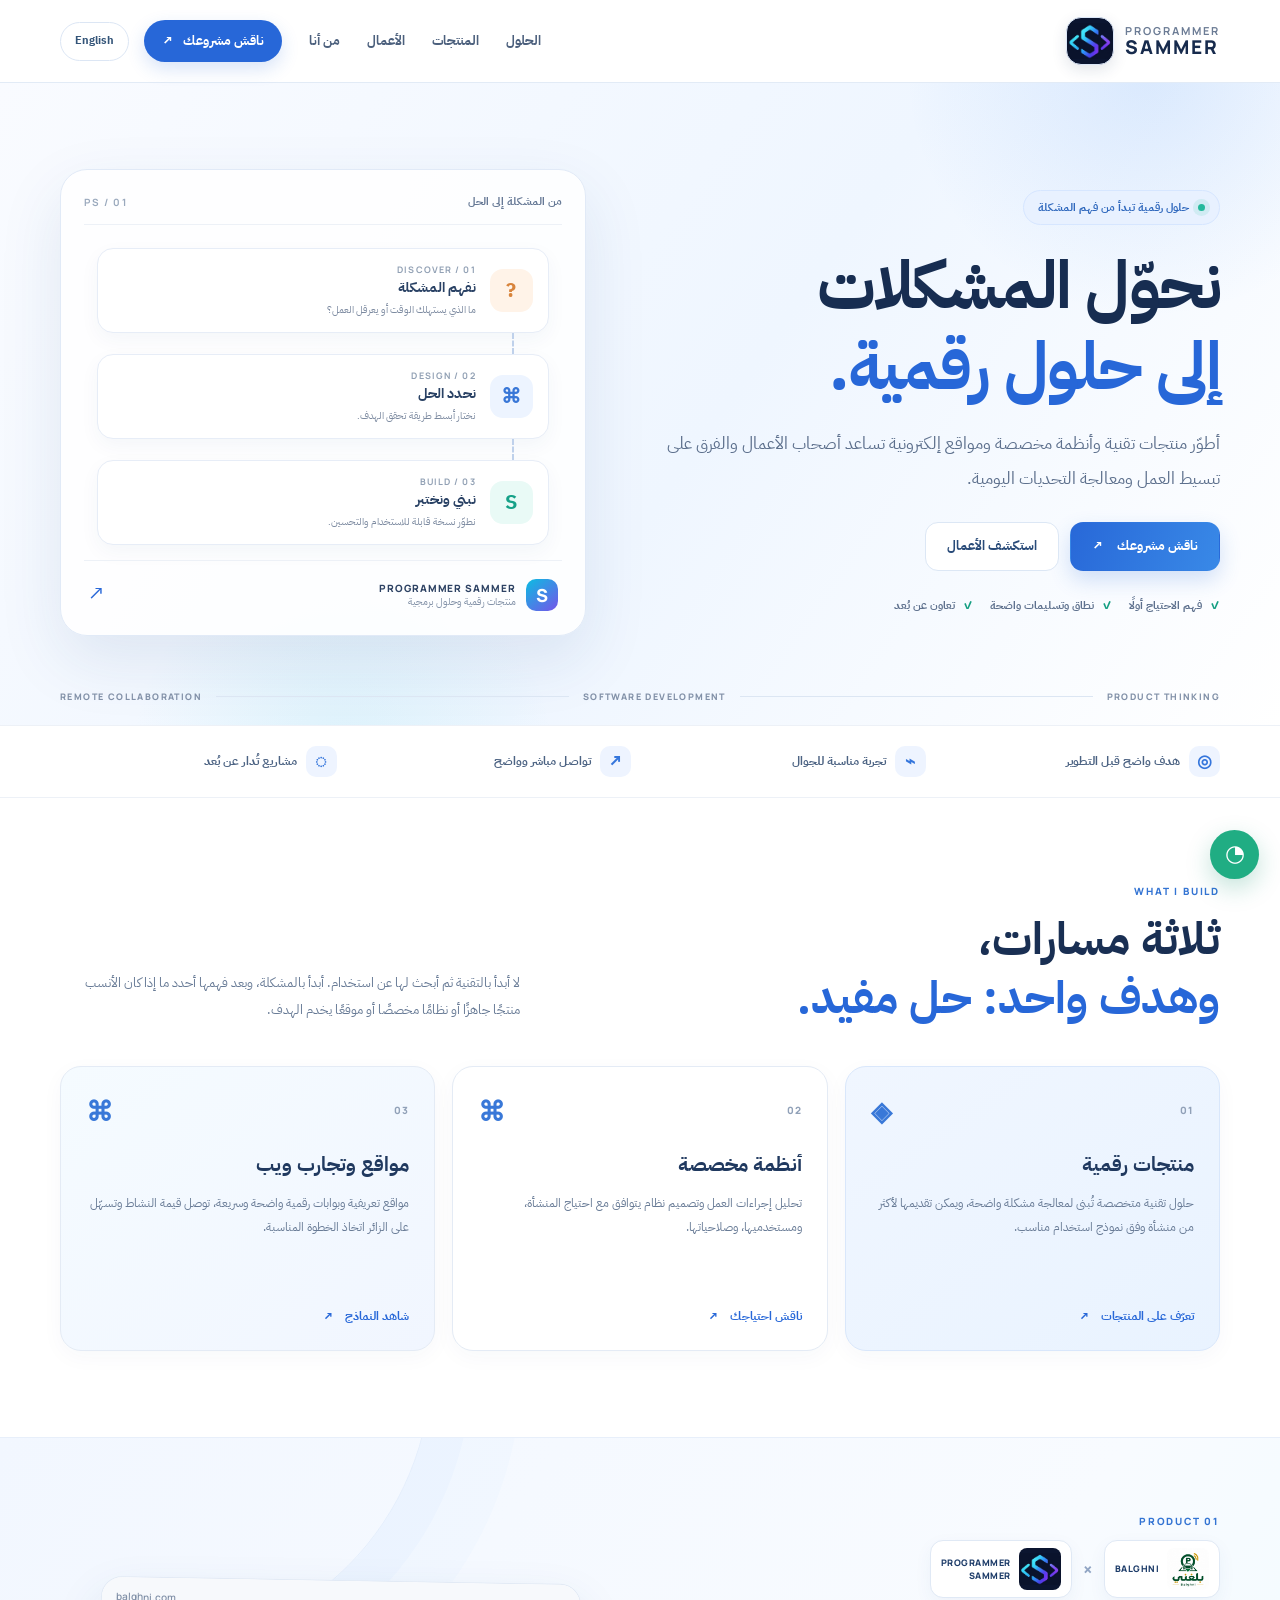
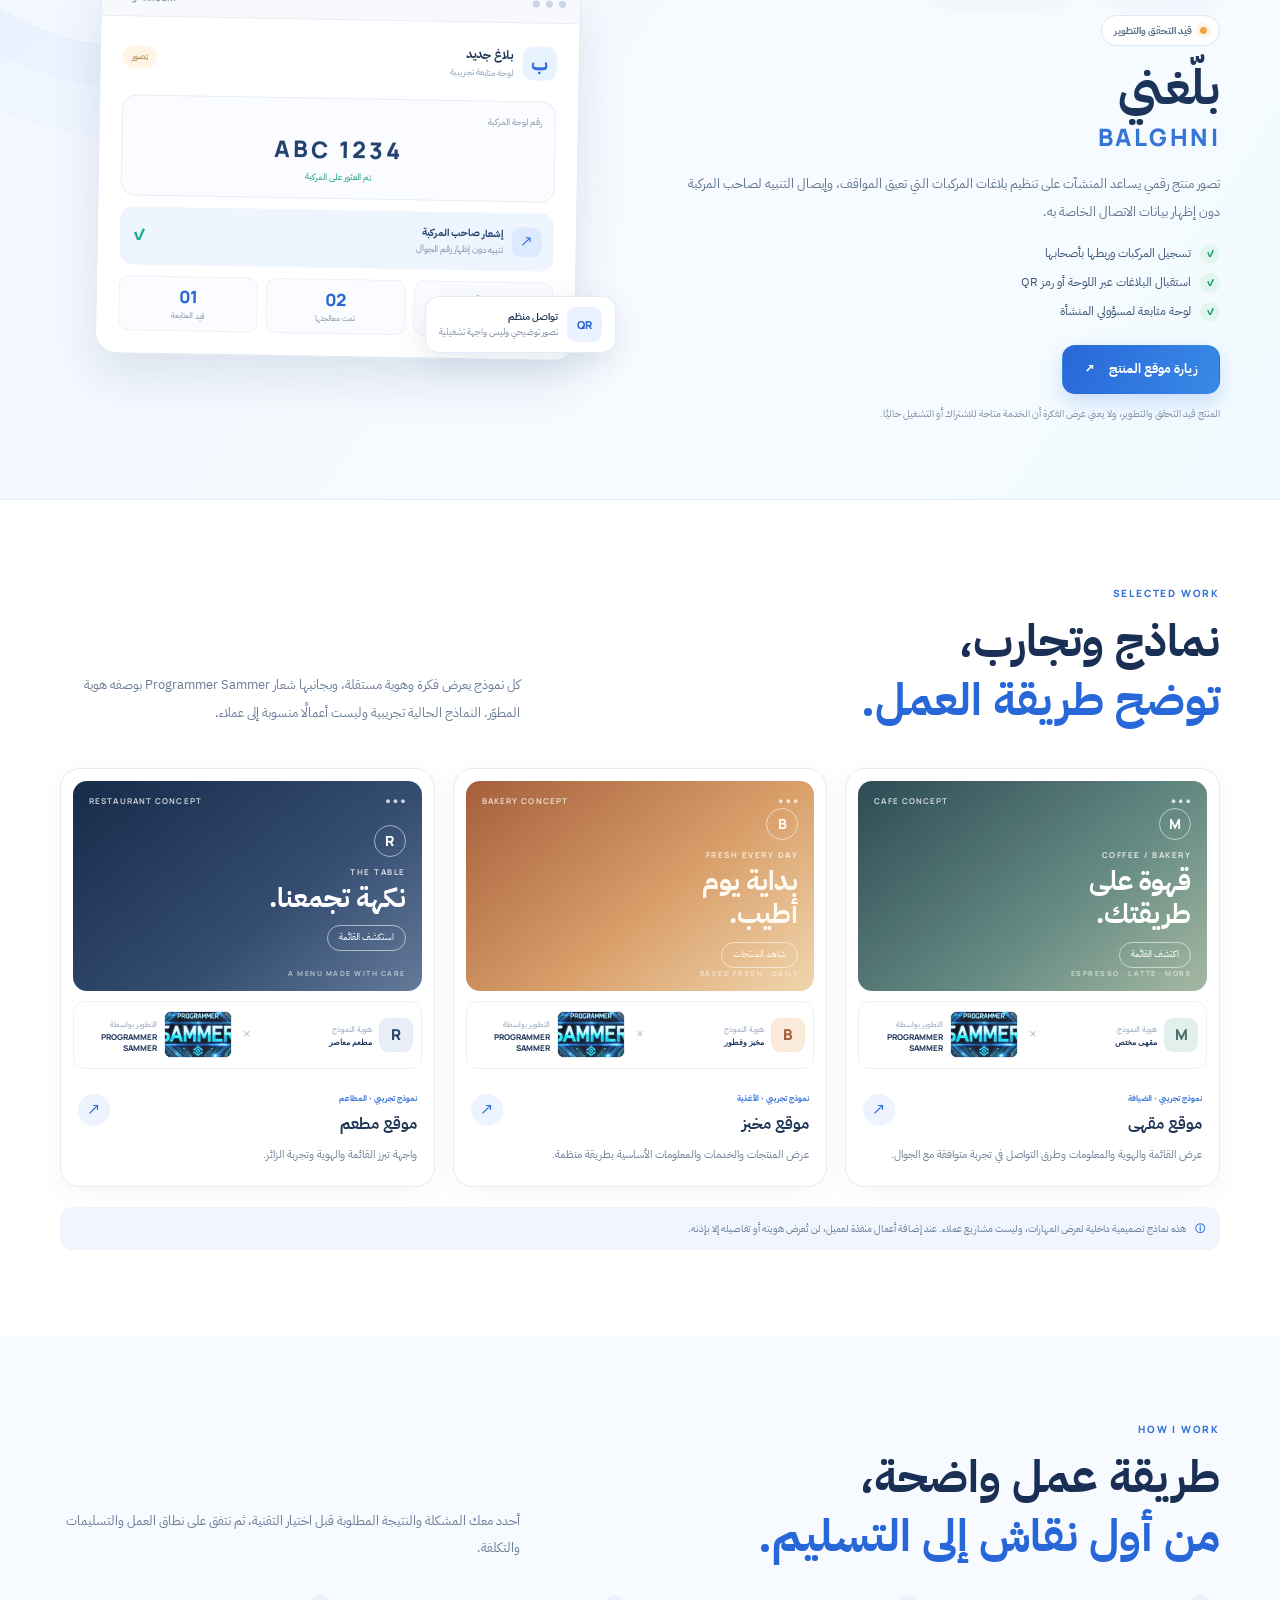
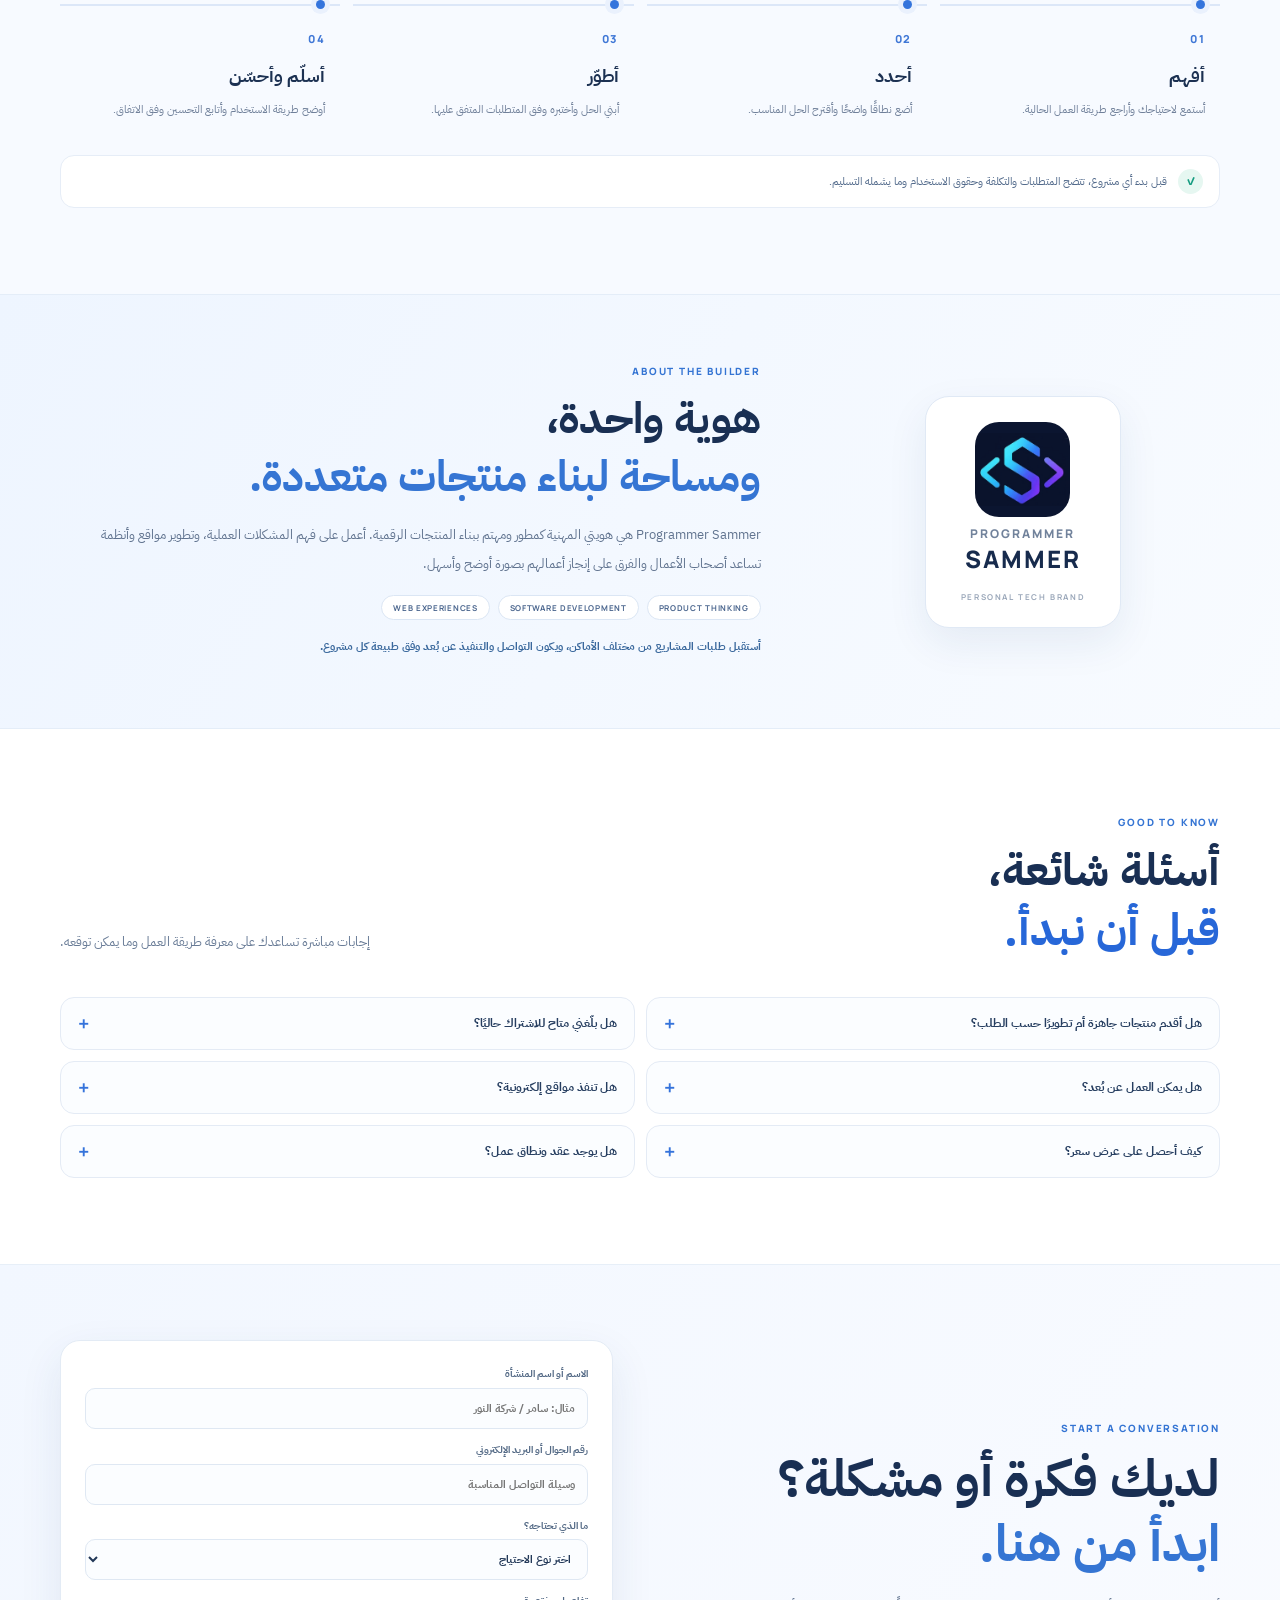
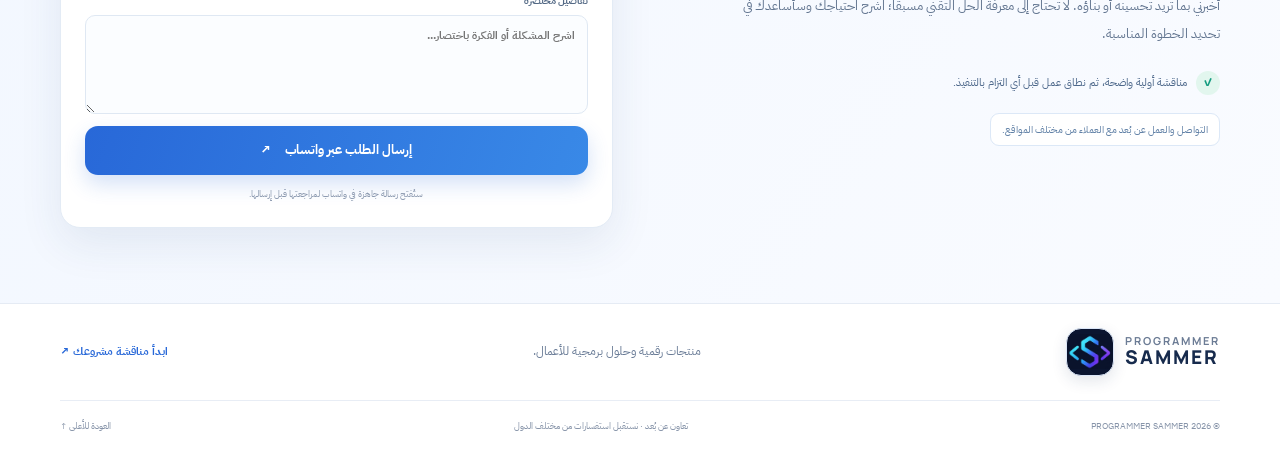
==== Programmer-Sammer-Global/index.html @ 315679b6 "Add files via upload" ====
<!doctype html>
<html lang="ar" dir="rtl">
<head>
  <meta charset="utf-8">
  <meta name="viewport" content="width=device-width, initial-scale=1">
  <meta name="theme-color" content="#f7faff">
  <title>PROGRAMMER SAMMER | حلول ومنتجات رقمية</title>
  <meta name="description" content="Programmer Sammer develops digital products, custom software systems and clear, useful websites for businesses and teams.">
  <link rel="canonical" href="https://programmersammer.com/">
  <link rel="icon" type="image/png" href="sammer-symbol.png">
  <meta property="og:type" content="website">
  <meta property="og:title" content="PROGRAMMER SAMMER | نحوّل المشكلات إلى حلول رقمية">
  <meta property="og:description" content="منتجات تقنية، أنظمة مخصصة، وتجارب رقمية تساعد الأعمال على العمل بصورة أفضل.">
  <meta property="og:image" content="https://programmersammer.com/og-image.jpg">
  <meta property="og:url" content="https://programmersammer.com/">
  <meta name="twitter:card" content="summary_large_image">
  <link rel="preconnect" href="https://fonts.googleapis.com">
  <link rel="preconnect" href="https://fonts.gstatic.com" crossorigin>
  <link href="https://fonts.googleapis.com/css2?family=IBM+Plex+Sans+Arabic:wght@400;500;600;700&family=Manrope:wght@400;500;600;700;800&display=swap" rel="stylesheet">
  <link rel="stylesheet" href="styles.css">
  <script type="application/ld+json">
  {
    "@context":"https://schema.org",
    "@type":"Person",
    "name":"Programmer Sammer",
    "url":"https://programmersammer.com/",
    "jobTitle":"Software Developer and Digital Product Builder",
    "description":"Digital products, custom software systems and web experiences for businesses and teams.",
    "knowsAbout":["Software development","Web development","Digital products","Business process solutions"]
  }
  </script>
</head>
<body>
  <a class="skip-link" href="#main" data-i18n="skip">تجاوز إلى المحتوى</a>
  <header class="site-header">
    <div class="container nav-wrap">
      <a class="brand" href="#home" aria-label="PROGRAMMER SAMMER - الرئيسية">
        <span class="brand-mark"><img src="sammer-symbol.png" alt=""></span>
        <span class="brand-type"><strong>PROGRAMMER</strong><b>SAMMER</b></span>
      </a>
      <div class="header-actions">
        <nav class="main-nav" id="mainNav" aria-label="القائمة الرئيسية">
          <a href="#solutions" data-i18n="nav_solutions">الحلول</a>
          <a href="#products" data-i18n="nav_products">المنتجات</a>
          <a href="#work" data-i18n="nav_work">الأعمال</a>
          <a href="#about" data-i18n="nav_about">من أنا</a>
          <a href="#contact" class="nav-cta" data-i18n="nav_contact">ناقش مشروعك <span>↗</span></a>
        </nav>
        <button class="language-toggle" id="languageToggle" type="button" aria-label="Switch language">English</button>
        <button class="menu-toggle" id="menuToggle" aria-label="فتح القائمة" aria-expanded="false" aria-controls="mainNav"><span></span><span></span><span></span></button>
      </div>
    </div>
  </header>

  <main id="main">
    <section class="hero" id="home">
      <div class="hero-orb orb-a"></div><div class="hero-orb orb-b"></div>
      <div class="container hero-layout">
        <div class="hero-copy">
          <div class="eyebrow" data-i18n="hero_eyebrow"><span class="pulse-dot"></span> حلول رقمية تبدأ من فهم المشكلة</div>
          <h1 data-i18n="hero_title">نحوّل المشكلات<br><span>إلى حلول رقمية.</span></h1>
          <p class="hero-lead" data-i18n="hero_lead">أطوّر منتجات تقنية وأنظمة مخصصة ومواقع إلكترونية تساعد أصحاب الأعمال والفرق على تبسيط العمل ومعالجة التحديات اليومية.</p>
          <div class="hero-actions">
            <a class="button button-primary" href="#contact" data-i18n="hero_cta">ناقش مشروعك <span>↗</span></a>
            <a class="button button-secondary" href="#work" data-i18n="hero_work">استكشف الأعمال</a>
          </div>
          <div class="hero-points">
            <span data-i18n="hero_point1"><i>✓</i> فهم الاحتياج أولًا</span>
            <span data-i18n="hero_point2"><i>✓</i> نطاق وتسليمات واضحة</span>
            <span data-i18n="hero_point3"><i>✓</i> تعاون عن بُعد</span>
          </div>
        </div>
        <div class="hero-visual" aria-label="مراحل تطوير الحل الرقمي">
          <div class="visual-head"><span data-i18n="visual_label">من المشكلة إلى الحل</span><span>PS / 01</span></div>
          <div class="journey">
            <div class="journey-step"><span class="journey-icon icon-problem">?</span><div><small>01 / DISCOVER</small><b data-i18n="step_problem">نفهم المشكلة</b><p data-i18n="step_problem_sub">ما الذي يستهلك الوقت أو يعرقل العمل؟</p></div></div>
            <div class="journey-link"><span></span></div>
            <div class="journey-step"><span class="journey-icon icon-plan">⌘</span><div><small>02 / DESIGN</small><b data-i18n="step_plan">نحدد الحل</b><p data-i18n="step_plan_sub">نختار أبسط طريقة تحقق الهدف.</p></div></div>
            <div class="journey-link"><span></span></div>
            <div class="journey-step"><span class="journey-icon icon-build">S</span><div><small>03 / BUILD</small><b data-i18n="step_build">نبني ونختبر</b><p data-i18n="step_build_sub">نطوّر نسخة قابلة للاستخدام والتحسين.</p></div></div>
          </div>
          <div class="visual-foot"><span class="mini-s-mark">S</span><div><b>PROGRAMMER SAMMER</b><small data-i18n="visual_foot">منتجات رقمية وحلول برمجية</small></div><span class="visual-arrow">↗</span></div>
        </div>
      </div>
      <div class="container hero-bottom"><span>PRODUCT THINKING</span><i></i><span>SOFTWARE DEVELOPMENT</span><i></i><span>REMOTE COLLABORATION</span></div>
    </section>

    <section class="value-strip">
      <div class="container value-grid">
        <div><span class="value-icon">◎</span><span data-i18n="value1">هدف واضح قبل التطوير</span></div>
        <div><span class="value-icon">⌁</span><span data-i18n="value2">تجربة مناسبة للجوال</span></div>
        <div><span class="value-icon">↗</span><span data-i18n="value3">تواصل مباشر وواضح</span></div>
        <div><span class="value-icon">◌</span><span data-i18n="value4">مشاريع تُدار عن بُعد</span></div>
      </div>
    </section>

    <section class="section" id="solutions">
      <div class="container">
        <div class="section-heading">
          <div><span class="section-kicker">WHAT I BUILD</span><h2 data-i18n="solutions_title">ثلاثة مسارات،<br><em>وهدف واحد: حل مفيد.</em></h2></div>
          <p data-i18n="solutions_intro">لا أبدأ بالتقنية ثم أبحث لها عن استخدام. أبدأ بالمشكلة، وبعد فهمها أحدد ما إذا كان الأنسب منتجًا جاهزًا أو نظامًا مخصصًا أو موقعًا يخدم الهدف.</p>
        </div>
        <div class="service-grid">
          <article class="service-card service-primary"><div class="service-top"><span>01</span><span class="service-symbol">◈</span></div><h3 data-i18n="service1_title">منتجات رقمية</h3><p data-i18n="service1_text">حلول تقنية متخصصة تُبنى لمعالجة مشكلة واضحة، ويمكن تقديمها لأكثر من منشأة وفق نموذج استخدام مناسب.</p><a href="#products" class="inline-link" data-i18n="service1_link">تعرّف على المنتجات <span>↗</span></a></article>
          <article class="service-card"><div class="service-top"><span>02</span><span class="service-symbol">⌘</span></div><h3 data-i18n="service2_title">أنظمة مخصصة</h3><p data-i18n="service2_text">تحليل إجراءات العمل وتصميم نظام يتوافق مع احتياج المنشأة، ومستخدميها، وصلاحياتها.</p><a href="#contact" class="inline-link" data-i18n="service2_link">ناقش احتياجك <span>↗</span></a></article>
          <article class="service-card service-soft"><div class="service-top"><span>03</span><span class="service-symbol">⌘</span></div><h3 data-i18n="service3_title">مواقع وتجارب ويب</h3><p data-i18n="service3_text">مواقع تعريفية وبوابات رقمية واضحة وسريعة، توصل قيمة النشاط وتسهّل على الزائر اتخاذ الخطوة المناسبة.</p><a href="#work" class="inline-link" data-i18n="service3_link">شاهد النماذج <span>↗</span></a></article>
        </div>
      </div>
    </section>

    <section class="product-section" id="products">
      <div class="container product-layout">
        <div class="product-copy">
          <span class="section-kicker">PRODUCT 01</span>
          <div class="product-brand-pair">
            <div class="product-brand-logo"><img src="balghni-logo.jpg" alt="شعار بلّغني"><span>BALGHNI</span></div>
            <span class="pair-divider">×</span>
            <div class="product-brand-logo maker-logo"><img src="sammer-symbol.png" alt="رمز S"><span>PROGRAMMER<br>SAMMER</span></div>
          </div>
          <div class="product-state"><span></span><b data-i18n="product_state">قيد التحقق والتطوير</b></div>
          <h2 data-i18n="product_title">بلّغني <em>BALGHNI</em></h2>
          <p data-i18n="product_text">تصور منتج رقمي يساعد المنشآت على تنظيم بلاغات المركبات التي تعيق المواقف، وإيصال التنبيه لصاحب المركبة دون إظهار بيانات الاتصال الخاصة به.</p>
          <ul class="product-points">
            <li data-i18n="product_point1">تسجيل المركبات وربطها بأصحابها</li>
            <li data-i18n="product_point2">استقبال البلاغات عبر اللوحة أو رمز QR</li>
            <li data-i18n="product_point3">لوحة متابعة لمسؤولي المنشأة</li>
          </ul>
          <a class="button button-primary" href="https://balghni.com/" target="_blank" rel="noopener" data-i18n="product_link">زيارة موقع المنتج <span>↗</span></a>
          <small class="product-disclaimer" data-i18n="product_note">المنتج قيد التحقق والتطوير، ولا يعني عرض الفكرة أن الخدمة متاحة للاشتراك أو التشغيل حاليًا.</small>
        </div>
        <div class="product-visual" aria-label="تصور واجهة بلّغني">
          <div class="product-window"><div class="window-bar"><span></span><span></span><span></span><b>balghni.com</b></div><div class="parking-ui"><div class="parking-heading"><span class="mini-brand">ب</span><div><b data-i18n="mock_report">بلاغ جديد</b><small data-i18n="mock_branch">لوحة متابعة تجريبية</small></div><span class="status-pill" data-i18n="mock_demo">تصور</span></div><div class="plate-box"><small data-i18n="mock_plate">رقم لوحة المركبة</small><strong>ABC 1234</strong><span data-i18n="mock_found">تم العثور على المركبة</span></div><div class="notify-box"><span class="notify-icon">↗</span><div><b data-i18n="mock_notify">إشعار صاحب المركبة</b><small data-i18n="mock_privacy">تنبيه دون إظهار رقم الجوال</small></div><span class="tiny-check">✓</span></div><div class="parking-stats"><div><b>03</b><small data-i18n="mock_stat1">بلاغات اليوم</small></div><div><b>02</b><small data-i18n="mock_stat2">تمت معالجتها</small></div><div><b>01</b><small data-i18n="mock_stat3">قيد المتابعة</small></div></div></div></div>
          <div class="product-float"><span>QR</span><div><b data-i18n="mock_float_title">تواصل منظم</b><small data-i18n="mock_float_sub">تصور توضيحي وليس واجهة تشغيلية</small></div></div>
        </div>
      </div>
    </section>

    <section class="section work-section" id="work">
      <div class="container">
        <div class="section-heading"><div><span class="section-kicker">SELECTED WORK</span><h2 data-i18n="work_title">نماذج وتجارب،<br><em>توضح طريقة العمل.</em></h2></div><p data-i18n="work_intro">كل نموذج يعرض فكرة وهوية مستقلة، وبجانبها شعار Programmer Sammer بوصفه هوية المطوّر. النماذج الحالية تجريبية وليست أعمالًا منسوبة إلى عملاء.</p></div>
        <div class="work-grid">
          <article class="work-card"><a class="work-preview preview-cafe" href="demos/cafe.html" target="_blank" rel="noopener" aria-label="مشاهدة نموذج المقهى"><div class="preview-top"><span>● ● ●</span><small>CAFE CONCEPT</small></div><div class="preview-content"><span class="preview-logo cafe-logo">M</span><small>COFFEE / BAKERY</small><strong data-i18n="cafe_mock_title">قهوة على<br>طريقتك.</strong><span class="preview-cta" data-i18n="preview_menu">اكتشف القائمة</span></div><div class="preview-bottom">ESPRESSO · LATTE · MORE</div></a><div class="work-meta"><div class="project-brand"><span class="project-monogram monogram-cafe">M</span><span><small data-i18n="project_identity">هوية النموذج</small><b data-i18n="cafe_brand">مقهى مختص</b></span></div><span class="brand-plus">×</span><div class="maker-brand"><img src="sammer-original-logo-wide.jpg" alt="الشعار الأزرق الأصلي لـ Programmer Sammer"><span><small data-i18n="developer_identity">التطوير بواسطة</small><b>PROGRAMMER SAMMER</b></span></div></div><div class="work-info"><div><span class="work-type" data-i18n="demo_hospitality">نموذج تجريبي · الضيافة</span><h3 data-i18n="cafe_title">موقع مقهى</h3></div><a class="round-link" href="demos/cafe.html" target="_blank" rel="noopener" aria-label="مشاهدة نموذج المقهى">↗</a></div><p data-i18n="cafe_desc">عرض القائمة والهوية والمعلومات وطرق التواصل في تجربة متوافقة مع الجوال.</p></article>
          <article class="work-card"><a class="work-preview preview-bakery" href="demos/bakery.html" target="_blank" rel="noopener" aria-label="مشاهدة نموذج المخبز"><div class="preview-top"><span>● ● ●</span><small>BAKERY CONCEPT</small></div><div class="preview-content"><span class="preview-logo bakery-logo">B</span><small>FRESH EVERY DAY</small><strong data-i18n="bakery_mock_title">بداية يوم<br>أطيب.</strong><span class="preview-cta" data-i18n="preview_products">شاهد المنتجات</span></div><div class="preview-bottom">BAKED FRESH · DAILY</div></a><div class="work-meta"><div class="project-brand"><span class="project-monogram monogram-bakery">B</span><span><small data-i18n="project_identity">هوية النموذج</small><b data-i18n="bakery_brand">مخبز وفطور</b></span></div><span class="brand-plus">×</span><div class="maker-brand"><img src="sammer-original-logo-wide.jpg" alt="الشعار الأزرق الأصلي لـ Programmer Sammer"><span><small data-i18n="developer_identity">التطوير بواسطة</small><b>PROGRAMMER SAMMER</b></span></div></div><div class="work-info"><div><span class="work-type" data-i18n="demo_food">نموذج تجريبي · الأغذية</span><h3 data-i18n="bakery_title">موقع مخبز</h3></div><a class="round-link" href="demos/bakery.html" target="_blank" rel="noopener" aria-label="مشاهدة نموذج المخبز">↗</a></div><p data-i18n="bakery_desc">عرض المنتجات والخدمات والمعلومات الأساسية بطريقة منظمة.</p></article>
          <article class="work-card"><a class="work-preview preview-restaurant" href="demos/restaurant.html" target="_blank" rel="noopener" aria-label="مشاهدة نموذج المطعم"><div class="preview-top"><span>● ● ●</span><small>RESTAURANT CONCEPT</small></div><div class="preview-content"><span class="preview-logo restaurant-logo">R</span><small>THE TABLE</small><strong data-i18n="restaurant_mock_title">نكهة تجمعنا.</strong><span class="preview-cta" data-i18n="preview_explore">استكشف القائمة</span></div><div class="preview-bottom">A MENU MADE WITH CARE</div></a><div class="work-meta"><div class="project-brand"><span class="project-monogram monogram-rest">R</span><span><small data-i18n="project_identity">هوية النموذج</small><b data-i18n="restaurant_brand">مطعم معاصر</b></span></div><span class="brand-plus">×</span><div class="maker-brand"><img src="sammer-original-logo-wide.jpg" alt="الشعار الأزرق الأصلي لـ Programmer Sammer"><span><small data-i18n="developer_identity">التطوير بواسطة</small><b>PROGRAMMER SAMMER</b></span></div></div><div class="work-info"><div><span class="work-type" data-i18n="demo_restaurant">نموذج تجريبي · المطاعم</span><h3 data-i18n="restaurant_title">موقع مطعم</h3></div><a class="round-link" href="demos/restaurant.html" target="_blank" rel="noopener" aria-label="مشاهدة نموذج المطعم">↗</a></div><p data-i18n="restaurant_desc">واجهة تبرز القائمة والهوية وتجربة الزائر.</p></article>
        </div>
        <div class="work-note"><span>ⓘ</span><p data-i18n="work_note">هذه نماذج تصميمية داخلية لعرض المهارات، وليست مشاريع عملاء. عند إضافة أعمال منفذة لعميل، لن تُعرض هويته أو تفاصيله إلا بإذنه.</p></div>
      </div>
    </section>

    <section class="process-section section">
      <div class="container">
        <div class="section-heading"><div><span class="section-kicker">HOW I WORK</span><h2 data-i18n="process_title">طريقة عمل واضحة،<br><em>من أول نقاش إلى التسليم.</em></h2></div><p data-i18n="process_intro">أحدد معك المشكلة والنتيجة المطلوبة قبل اختيار التقنية، ثم نتفق على نطاق العمل والتسليمات والتكلفة.</p></div>
        <div class="process-grid"><div class="process-step"><span>01</span><h3 data-i18n="process1_title">أفهم</h3><p data-i18n="process1_text">أستمع لاحتياجك وأراجع طريقة العمل الحالية.</p></div><div class="process-step"><span>02</span><h3 data-i18n="process2_title">أحدد</h3><p data-i18n="process2_text">أضع نطاقًا واضحًا وأقترح الحل المناسب.</p></div><div class="process-step"><span>03</span><h3 data-i18n="process3_title">أطوّر</h3><p data-i18n="process3_text">أبني الحل وأختبره وفق المتطلبات المتفق عليها.</p></div><div class="process-step"><span>04</span><h3 data-i18n="process4_title">أسلّم وأحسّن</h3><p data-i18n="process4_text">أوضح طريقة الاستخدام وأتابع التحسين وفق الاتفاق.</p></div></div>
        <div class="commitment-row"><span class="commitment-check">✓</span><p data-i18n="commitment">قبل بدء أي مشروع، تتضح المتطلبات والتكلفة وحقوق الاستخدام وما يشمله التسليم.</p></div>
      </div>
    </section>

    <section class="about-section" id="about">
      <div class="container about-layout">
        <div class="about-brand-panel"><span class="about-symbol"><img src="sammer-symbol.png" alt="رمز S في شعار Programmer Sammer"></span><div class="about-wordmark"><b>PROGRAMMER</b><strong>SAMMER</strong></div><small>PERSONAL TECH BRAND</small></div>
        <div class="about-copy"><span class="section-kicker">ABOUT THE BUILDER</span><h2 data-i18n="about_title">هوية واحدة،<br><em>ومساحة لبناء منتجات متعددة.</em></h2><p data-i18n="about_text">Programmer Sammer هي هويتي المهنية كمطور ومهتم ببناء المنتجات الرقمية. أعمل على فهم المشكلات العملية، وتطوير مواقع وأنظمة تساعد أصحاب الأعمال والفرق على إنجاز أعمالهم بصورة أوضح وأسهل.</p><div class="about-tags"><span>PRODUCT THINKING</span><span>SOFTWARE DEVELOPMENT</span><span>WEB EXPERIENCES</span></div><p class="remote-note" data-i18n="remote_note">أستقبل طلبات المشاريع من مختلف الأماكن، ويكون التواصل والتنفيذ عن بُعد وفق طبيعة كل مشروع.</p></div>
      </div>
    </section>

    <section class="section faq-section">
      <div class="container"><div class="section-heading"><div><span class="section-kicker">GOOD TO KNOW</span><h2 data-i18n="faq_title">أسئلة شائعة،<br><em>قبل أن نبدأ.</em></h2></div><p data-i18n="faq_intro">إجابات مباشرة تساعدك على معرفة طريقة العمل وما يمكن توقعه.</p></div>
        <div class="faq-list">
          <details><summary data-i18n="faq1_q">هل أقدم منتجات جاهزة أم تطويرًا حسب الطلب؟</summary><p data-i18n="faq1_a">المساران متاحان: منتجات رقمية متخصصة، وأنظمة تُطوّر وفق احتياج المنشأة ونطاق عمل متفق عليه.</p></details>
          <details><summary data-i18n="faq2_q">هل بلّغني متاح للاشتراك حاليًا؟</summary><p data-i18n="faq2_a">بلّغني معروض كمنتج قيد التحقق والتطوير. لن أعلن إتاحة الاشتراك أو التشغيل التجاري قبل اكتمال الاختبارات والترتيبات اللازمة.</p></details>
          <details><summary data-i18n="faq3_q">هل يمكن العمل عن بُعد؟</summary><p data-i18n="faq3_a">نعم. يمكن مناقشة المتطلبات ومراجعة النماذج وتسليم المخرجات إلكترونيًا، وفق طبيعة المشروع.</p></details>
          <details><summary data-i18n="faq4_q">هل تنفذ مواقع إلكترونية؟</summary><p data-i18n="faq4_a">نعم، تشمل الخدمات مواقع تعريفية وصفحات أعمال وبوابات إلكترونية حسب الحاجة.</p></details>
          <details><summary data-i18n="faq5_q">كيف أحصل على عرض سعر؟</summary><p data-i18n="faq5_a">أرسل نبذة عن نشاطك واحتياجك، وبعد مراجعة المتطلبات أجهز نطاق عمل وتكلفة مبدئية.</p></details>
          <details><summary data-i18n="faq6_q">هل يوجد عقد ونطاق عمل؟</summary><p data-i18n="faq6_a">يتم توضيح المطلوب والمخرجات والتعديلات والمدة والتكلفة وحقوق الاستخدام قبل البدء، بما يناسب طبيعة المشروع.</p></details>
        </div>
      </div>
    </section>

    <section class="contact-section" id="contact">
      <div class="container contact-layout">
        <div class="contact-copy"><span class="section-kicker">START A CONVERSATION</span><h2 data-i18n="contact_title">لديك فكرة أو مشكلة؟<br><em>ابدأ من هنا.</em></h2><p data-i18n="contact_text">أخبرني بما تريد تحسينه أو بناؤه. لا تحتاج إلى معرفة الحل التقني مسبقًا؛ اشرح احتياجك وسأساعدك في تحديد الخطوة المناسبة.</p><div class="contact-reassurance"><span>✓</span><p data-i18n="contact_reassurance">مناقشة أولية واضحة، ثم نطاق عمل قبل أي التزام بالتنفيذ.</p></div><div class="contact-locationless" data-i18n="contact_remote">التواصل والعمل عن بُعد مع العملاء من مختلف المواقع.</div></div>
        <form class="contact-form" id="contactForm">
          <label><span data-i18n="form_name">الاسم أو اسم المنشأة</span><input name="name" required autocomplete="name" placeholder="مثال: سامر / شركة النور" data-i18n-placeholder="form_name_hint"></label>
          <label><span data-i18n="form_contact">رقم الجوال أو البريد الإلكتروني</span><input name="phone" required autocomplete="email" placeholder="وسيلة التواصل المناسبة" data-i18n-placeholder="form_contact_hint"></label>
          <label><span data-i18n="form_need">ما الذي تحتاجه؟</span><select name="need" required><option value="" selected disabled data-i18n="form_choose">اختر نوع الاحتياج</option><option value="operational" data-i18n="form_opt1">حل مشكلة تشغيلية</option><option value="custom" data-i18n="form_opt2">نظام مخصص</option><option value="website" data-i18n="form_opt3">موقع أو بوابة إلكترونية</option><option value="balghni" data-i18n="form_opt4">الاستفسار عن بلّغني</option><option value="other" data-i18n="form_opt5">طلب آخر</option></select></label>
          <label><span data-i18n="form_details">تفاصيل مختصرة</span><textarea name="message" rows="4" placeholder="اشرح المشكلة أو الفكرة باختصار..." data-i18n-placeholder="form_details_hint"></textarea></label>
          <button class="button button-primary submit-button" type="submit" data-i18n="form_submit">إرسال الطلب عبر واتساب <span>↗</span></button>
          <small class="form-hint" data-i18n="form_hint">ستُفتح رسالة جاهزة في واتساب لمراجعتها قبل إرسالها.</small>
        </form>
      </div>
    </section>
  </main>

  <footer class="site-footer">
    <div class="container footer-main"><a class="brand footer-brand" href="#home"><span class="brand-mark"><img src="sammer-symbol.png" alt=""></span><span class="brand-type"><strong>PROGRAMMER</strong><b>SAMMER</b></span></a><p data-i18n="footer_tagline">منتجات رقمية وحلول برمجية للأعمال.</p><a href="#contact" data-i18n="footer_contact">ابدأ مناقشة مشروعك <span>↗</span></a></div>
    <div class="container footer-bottom"><span>© <span id="year">2026</span> PROGRAMMER SAMMER</span><span data-i18n="footer_remote">Remote collaboration · Worldwide inquiries</span><a href="#home" data-i18n="footer_top">العودة للأعلى ↑</a></div>
  </footer>
  <a class="floating-contact" href="https://wa.me/966576124840?text=%D8%A7%D9%84%D8%B3%D9%84%D8%A7%D9%85%20%D8%B9%D9%84%D9%8A%D9%83%D9%85%D8%8C%20%D8%A3%D8%B1%D8%BA%D8%A8%20%D9%81%D9%8A%20%D9%85%D9%86%D8%A7%D9%82%D8%B4%D8%A9%20%D9%85%D8%B4%D8%B1%D9%88%D8%B9%20%D8%AA%D9%82%D9%86%D9%8A." target="_blank" rel="noopener" aria-label="تواصل عبر واتساب">◔</a>
  <script src="script.js" defer></script>
</body>
</html>
---- Programmer-Sammer-Global/styles.css ----
:root{--ink:#172b4d;--ink2:#294267;--muted:#647895;--muted2:#8898af;--blue:#2767d8;--blue2:#408be8;--cyan:#20b9dd;--purple:#7857e9;--line:#e5edf7;--paper:#f7faff;--soft:#edf4ff;--white:#fff;--max:1160px;--shadow:0 16px 44px rgba(25,62,112,.09)}
*{box-sizing:border-box;margin:0;padding:0}
html{scroll-behavior:smooth;scroll-padding-top:100px}
body{font-family:"IBM Plex Sans Arabic",Tahoma,"Segoe UI",Arial,sans-serif;color:var(--ink);background:#fff;line-height:1.75;overflow-x:hidden}
body.en{font-family:Manrope,"Segoe UI",Arial,sans-serif;direction:ltr}
a{color:inherit;text-decoration:none}button,input,select,textarea{font:inherit}button,a{-webkit-tap-highlight-color:transparent}button{cursor:pointer}
.container{width:min(var(--max),calc(100% - 48px));margin-inline:auto}.skip-link{position:absolute;top:-70px;right:14px;background:var(--blue);color:#fff;padding:9px 15px;border-radius:10px;z-index:999}.skip-link:focus{top:12px}
.site-header{position:sticky;top:0;z-index:100;background:rgba(255,255,255,.94);backdrop-filter:blur(18px);border-bottom:1px solid rgba(225,234,246,.95)}.nav-wrap{min-height:82px;display:flex;align-items:center;justify-content:space-between;gap:22px}.brand{display:inline-flex;align-items:center;gap:11px;direction:ltr;text-align:left;flex:none}.brand-mark{width:48px;height:48px;border-radius:15px;background:#0b1530;display:grid;place-items:center;border:1px solid #dce7f8;overflow:hidden;box-shadow:0 5px 15px rgba(22,47,93,.12)}.brand-mark img{width:100%;height:100%;object-fit:contain}.brand-type{display:flex;flex-direction:column;line-height:1.08;letter-spacing:1.5px}.brand-type strong{font-family:Manrope,Arial,sans-serif;font-size:11px;color:#6c7c95;letter-spacing:2px}.brand-type b{font-family:Manrope,Arial,sans-serif;font-size:19px;font-weight:800;color:#172b4d;letter-spacing:2px}
.header-actions{display:flex;align-items:center;gap:15px}.main-nav{display:flex;align-items:center;gap:27px;color:#4c607d;font-size:13px;font-weight:700}.main-nav>a:not(.nav-cta):hover{color:var(--blue)}.nav-cta{background:var(--blue);color:#fff;padding:10px 18px;border-radius:999px;box-shadow:0 7px 18px rgba(39,103,216,.18);transition:.2s}.nav-cta:hover{background:#1d55bd;transform:translateY(-2px)}.nav-cta span{margin-inline-start:6px}.language-toggle{height:39px;padding:0 14px;border:1px solid #dce6f4;background:#fff;border-radius:999px;color:#345579;font-size:11px;font-weight:800;direction:ltr}.language-toggle:hover{border-color:#9ab9eb;background:#f8fbff}.menu-toggle{display:none;border:1px solid #e0e9f5;background:#f2f6fc;width:43px;height:43px;border-radius:12px;align-items:center;justify-content:center;flex-direction:column;gap:5px}.menu-toggle span{width:18px;height:2px;background:var(--ink);border-radius:3px}
.hero{position:relative;overflow:hidden;background:linear-gradient(125deg,#f9fbff 0%,#eff6ff 55%,#fff 100%);padding:86px 0 22px;min-height:620px}.hero-orb{position:absolute;border-radius:50%;pointer-events:none}.orb-a{width:500px;height:500px;top:-260px;right:-120px;background:radial-gradient(circle,rgba(72,145,245,.15),transparent 69%)}.orb-b{width:430px;height:430px;bottom:-250px;left:10%;background:radial-gradient(circle,rgba(48,199,221,.11),transparent 70%)}.hero-layout{position:relative;z-index:1;display:grid;grid-template-columns:1.04fr .96fr;align-items:center;gap:65px}.hero-copy{max-width:620px}.eyebrow{display:inline-flex;align-items:center;gap:9px;color:#2f68bd;background:#e8f1ff;border:1px solid #d6e6ff;border-radius:999px;padding:7px 14px;font-size:11px;font-weight:800;margin-bottom:21px}.pulse-dot{width:7px;height:7px;border-radius:50%;background:#24b99c;box-shadow:0 0 0 5px rgba(36,185,156,.12)}.hero h1{font-size:clamp(42px,5.3vw,66px);line-height:1.22;letter-spacing:-1.5px;color:#172d51;font-weight:900;margin-bottom:20px}.hero h1 span{color:var(--blue)}.hero-lead{font-size:17px;color:#5d708d;line-height:2.05;max-width:620px;margin-bottom:25px}.hero-actions{display:flex;align-items:center;gap:11px;flex-wrap:wrap}.button{display:inline-flex;justify-content:center;align-items:center;gap:13px;border:1px solid transparent;border-radius:13px;min-height:49px;padding:11px 21px;font-size:13px;font-weight:800;cursor:pointer;transition:transform .2s,box-shadow .2s,background .2s}.button:hover{transform:translateY(-2px)}.button-primary{background:linear-gradient(110deg,#2868d8,#3989e7);color:#fff;box-shadow:0 9px 21px rgba(39,103,216,.2)}.button-primary:hover{box-shadow:0 13px 25px rgba(39,103,216,.25)}.button-secondary{background:#fff;color:#294b79;border-color:#dce7f5}.button-secondary:hover{border-color:#afc9f0;background:#fafdff}.hero-points{display:flex;gap:17px;flex-wrap:wrap;margin-top:25px;color:#5d708d;font-size:11px;font-weight:700}.hero-points i{font-style:normal;color:#159f82;margin-inline-end:5px;font-weight:900}
.hero-visual{position:relative;background:rgba(255,255,255,.88);border:1px solid #e1eaf7;border-radius:27px;padding:22px 23px;box-shadow:0 24px 65px rgba(32,72,130,.1);min-height:410px}.visual-head{display:flex;align-items:center;justify-content:space-between;border-bottom:1px solid #edf1f7;padding-bottom:13px;color:#657895;font-size:11px;font-weight:800}.visual-head span:last-child{font:700 10px Manrope,sans-serif;letter-spacing:1.6px;color:#9aa9bd}.journey{padding:23px 13px 15px}.journey-step{display:flex;align-items:center;gap:14px;background:#fff;border:1px solid #e7edf7;border-radius:16px;padding:14px 15px;box-shadow:0 7px 20px rgba(26,61,118,.045)}.journey-icon{width:43px;height:43px;border-radius:13px;display:grid;place-items:center;font-size:20px;font-weight:900;flex:none}.icon-problem{background:#fff3e8;color:#d8843c}.icon-plan{background:#edf4ff;color:#3977d7}.icon-build{background:#e9faf6;color:#16a188}.journey-step div{display:flex;flex-direction:column;min-width:0}.journey-step small{font:700 9px Manrope,sans-serif;color:#91a0b4;letter-spacing:1.1px}.journey-step b{font-size:14px;color:#2a4265}.journey-step p{font-size:10px;color:#7c8aa0}.journey-link{height:21px;display:flex;align-items:center;margin-inline-start:35px}.journey-link span{height:100%;border-inline-start:2px dashed #bfd1eb}.visual-foot{border-top:1px solid #edf1f7;padding:15px 4px 0;display:flex;align-items:center;gap:10px}.mini-s-mark{width:32px;height:32px;border-radius:10px;background:linear-gradient(140deg,#0bbde2,#7654e9);color:white;display:grid;place-items:center;font:900 18px Manrope,sans-serif}.visual-foot div{display:flex;flex-direction:column;line-height:1.35}.visual-foot b{font:800 10px Manrope,sans-serif;letter-spacing:.9px;color:#2d4263}.visual-foot small{font-size:10px;color:#8291a7}.visual-arrow{margin-inline-start:auto;color:var(--blue);font-size:21px}.hero-bottom{display:flex;align-items:center;gap:14px;margin-top:54px;color:#8291a8;font:800 9px Manrope,sans-serif;letter-spacing:1.4px;position:relative;z-index:1}.hero-bottom i{height:1px;flex:1;background:#dce6f3}
.value-strip{background:#fff;border-block:1px solid #edf1f7}.value-grid{display:grid;grid-template-columns:repeat(4,1fr);gap:18px;padding:20px 0}.value-grid>div{display:flex;align-items:center;gap:9px;color:#4c6383;font-size:12px;font-weight:700}.value-icon{width:31px;height:31px;border-radius:10px;background:#eef4ff;color:#3576dc;display:grid;place-items:center;font-size:17px;flex:none}
.section{padding:86px 0}.section-heading{display:flex;justify-content:space-between;align-items:end;gap:38px;margin-bottom:37px}.section-kicker{display:block;color:#3474d3;font:800 10px Manrope,sans-serif;letter-spacing:1.8px;margin-bottom:12px;text-align:right;direction:ltr}.section-heading h2{font-size:clamp(30px,4.1vw,45px);line-height:1.32;color:#192f53;font-weight:900}.section-heading h2 em{font-style:normal;color:var(--blue)}.section-heading>p{max-width:460px;color:#687b96;font-size:13px;line-height:2.1;margin-bottom:5px}.service-grid{display:grid;grid-template-columns:repeat(3,1fr);gap:17px}.service-card{position:relative;overflow:hidden;min-height:285px;padding:25px;border:1px solid #e4ebf5;border-radius:21px;background:#fff;box-shadow:0 6px 22px rgba(29,62,109,.035);transition:.23s}.service-card:hover{transform:translateY(-5px);box-shadow:var(--shadow);border-color:#d5e3f7}.service-primary{background:linear-gradient(145deg,#f0f6ff,#e9f3ff);border-color:#d9e7fb}.service-soft{background:linear-gradient(145deg,#f5fbff,#f1f6ff)}.service-top{display:flex;align-items:center;justify-content:space-between;color:#91a1b8;font:800 10px Manrope,sans-serif;letter-spacing:1px}.service-symbol{font-size:27px;color:#3978d8}.service-card h3{font-size:20px;margin:18px 0 9px;color:#20395f}.service-card p{font-size:12px;line-height:2.05;color:#687b96;max-width:330px}.inline-link{position:absolute;bottom:23px;inset-inline-start:25px;color:#2868d8;font-size:12px;font-weight:800}.inline-link span{margin-inline-start:8px}
.product-section{background:linear-gradient(125deg,#f2f7ff,#f8fbff 65%,#f1fbff);padding:76px 0;color:var(--ink);overflow:hidden;position:relative;border-block:1px solid #e7effa}.product-section:before{content:"";position:absolute;width:570px;height:570px;border:1px solid rgba(68,131,220,.09);border-radius:50%;top:-360px;left:-140px;box-shadow:0 0 0 40px rgba(68,131,220,.025),0 0 0 90px rgba(68,131,220,.02)}.product-layout{position:relative;display:grid;grid-template-columns:1fr 1.03fr;gap:65px;align-items:center}.product-brand-pair{display:flex;align-items:center;gap:11px;margin:0 0 17px;direction:rtl;flex-wrap:wrap}.product-brand-logo{display:flex;align-items:center;gap:8px;background:#fff;color:#1c3b68;border:1px solid #e0e9f5;border-radius:13px;padding:6px 10px;min-height:58px;box-shadow:0 6px 18px rgba(35,75,130,.05)}.product-brand-logo img{width:42px;height:42px;object-fit:contain;border-radius:8px;background:#fff}.product-brand-logo span{font:800 9px Manrope,sans-serif;letter-spacing:.5px;max-width:112px}.product-brand-logo.maker-logo img{background:#0b1530}.pair-divider{color:#91a5c4;font-weight:900}.product-state{display:inline-flex;align-items:center;gap:8px;background:#fff;border:1px solid #dce8f7;border-radius:30px;padding:6px 12px;font-size:10px;margin-bottom:15px;color:#526987}.product-state span{width:7px;height:7px;border-radius:50%;background:#e9a842;box-shadow:0 0 0 4px rgba(233,168,66,.13)}.product-copy h2{font-size:48px;line-height:1.15;font-weight:900;margin-bottom:17px;color:#1c345a}.product-copy h2 em{display:block;font:800 24px Manrope,sans-serif;color:#3575d3;letter-spacing:2.5px;margin-top:4px}.product-copy>p{max-width:560px;line-height:2.1;color:#60738f;font-size:13px}.product-points{list-style:none;margin:18px 0 23px;display:grid;gap:8px;color:#3a5276;font-size:12px}.product-points li:before{content:"✓";display:inline-grid;place-items:center;width:20px;height:20px;border-radius:50%;background:#e3f5ef;color:#159b7e;margin-inline-end:9px;font-size:10px;font-weight:900}.product-disclaimer{display:block;color:#8291a7;font-size:10px;margin-top:11px;max-width:450px;line-height:1.8}.product-visual{position:relative;min-height:370px;display:grid;place-items:center}.product-window{width:min(100%,480px);background:#fff;border:1px solid #e2eaf5;border-radius:21px;overflow:hidden;box-shadow:0 22px 48px rgba(36,74,125,.13);transform:rotate(1deg)}.window-bar{height:39px;background:#f7f9fc;display:flex;align-items:center;gap:6px;padding:0 14px;border-bottom:1px solid #e9eef6}.window-bar span{width:7px;height:7px;border-radius:50%;background:#cbd5e3}.window-bar b{font:600 10px Manrope,sans-serif;color:#8291a8;margin-inline-start:auto}.parking-ui{padding:22px;color:#213858}.parking-heading{display:flex;align-items:center;gap:10px}.mini-brand{width:34px;height:34px;display:grid;place-items:center;background:#e9f2ff;color:#2e6fda;border-radius:10px;font-weight:900;font-size:19px}.parking-heading div{display:flex;flex-direction:column}.parking-heading b{font-size:12px}.parking-heading small{color:#91a0b4;font-size:9px}.status-pill{margin-inline-start:auto;background:#fff5e7;color:#a87529;border-radius:20px;padding:4px 9px;font-size:9px}.plate-box{margin-top:19px;border:1px solid #e6edf6;border-radius:14px;padding:13px;display:flex;flex-direction:column;gap:5px;background:#fbfcff}.plate-box small{font-size:9px;color:#8594a9}.plate-box strong{font:800 23px Manrope,sans-serif;letter-spacing:3px;text-align:center;color:#24436f}.plate-box span{font-size:9px;color:#199d80;text-align:center}.notify-box{margin-top:11px;border-radius:13px;background:#eff5ff;padding:12px;display:flex;align-items:center;gap:9px}.notify-icon{width:30px;height:30px;border-radius:9px;background:#dce9ff;color:#2769d8;display:grid;place-items:center}.notify-box div{display:flex;flex-direction:column}.notify-box b{font-size:10px;color:#23436e}.notify-box small{font-size:9px;color:#7d8ba0}.tiny-check{margin-inline-start:auto;color:#1aaf8e;font-weight:900}.parking-stats{display:grid;grid-template-columns:repeat(3,1fr);gap:8px;margin-top:11px}.parking-stats div{background:#fbfcff;border:1px solid #edf1f7;border-radius:10px;padding:8px;text-align:center;display:flex;flex-direction:column}.parking-stats b{font:800 17px Manrope,sans-serif;color:#2868d4}.parking-stats small{font-size:8px;color:#8290a4}.product-float{position:absolute;bottom:4px;inset-inline-start:0;background:#fff;color:#213858;border:1px solid #e3ebf6;border-radius:14px;display:flex;align-items:center;gap:9px;padding:10px 13px;box-shadow:0 10px 30px rgba(35,71,122,.11)}.product-float>span{background:#eaf1ff;color:#2967d0;border-radius:9px;width:35px;height:35px;display:grid;place-items:center;font:800 11px Manrope,sans-serif}.product-float div{display:flex;flex-direction:column}.product-float b{font-size:10px}.product-float small{font-size:9px;color:#8a97aa}
.work-section{background:#fff}.work-grid{display:grid;grid-template-columns:repeat(3,1fr);gap:18px}.work-card{background:#fff;border:1px solid #e4ebf5;border-radius:20px;padding:12px;box-shadow:0 7px 25px rgba(27,59,104,.045);transition:.23s;min-width:0}.work-card:hover{transform:translateY(-5px);box-shadow:var(--shadow);border-color:#d8e4f4}.work-preview{height:210px;border-radius:14px;display:flex;flex-direction:column;overflow:hidden;color:white;position:relative;padding:13px 16px}.preview-top{display:flex;align-items:center;justify-content:space-between;font:700 9px Manrope,sans-serif;opacity:.76}.preview-top small{font-size:8px;letter-spacing:1.1px}.preview-content{margin:auto 0;display:flex;flex-direction:column;align-items:flex-start;gap:5px}.preview-logo{width:32px;height:32px;border:1px solid rgba(255,255,255,.55);border-radius:50%;display:grid;place-items:center;font:800 14px Manrope,sans-serif;margin-bottom:4px}.preview-content small{font:700 8px Manrope,sans-serif;letter-spacing:1.5px;opacity:.8}.preview-content strong{font-size:27px;line-height:1.25;font-weight:900}.preview-cta{font-size:9px;border:1px solid rgba(255,255,255,.55);border-radius:30px;padding:4px 11px;margin-top:5px}.preview-bottom{font:700 7px Manrope,sans-serif;letter-spacing:1.5px;opacity:.6}.preview-cafe{background:linear-gradient(140deg,#2c4b55,#668b83 60%,#a5b9a2)}.preview-bakery{background:linear-gradient(140deg,#a55f3b,#d9a06b 57%,#f1d6ae);color:#fffaf2}.preview-restaurant{background:linear-gradient(140deg,#172b49,#344d71 60%,#647a99)}.work-meta{display:grid;grid-template-columns:1fr 18px 1fr;align-items:center;gap:6px;border:1px solid #edf1f7;border-radius:12px;padding:8px;margin-top:10px;min-height:68px}.project-brand,.maker-brand{display:flex;align-items:center;gap:7px;min-width:0}.project-brand>span:last-child,.maker-brand>span{display:flex;flex-direction:column;min-width:0}.project-brand small,.maker-brand small{font-size:8px;color:#91a0b5}.project-brand b,.maker-brand b{font:800 8px Manrope,sans-serif;color:#253d60;white-space:normal;line-height:1.4}.project-monogram{width:34px;height:34px;border-radius:9px;display:grid;place-items:center;font:800 15px Manrope,sans-serif;flex:none}.monogram-cafe{background:#e3efec;color:#416f68}.monogram-bakery{background:#faead9;color:#a55f3b}.monogram-rest{background:#e7eef8;color:#284568}.maker-brand img{width:68px;height:47px;object-fit:cover;object-position:center 55%;border-radius:7px;border:1px solid #e4eaf4;background:#0a1124;flex:none}.brand-plus{text-align:center;color:#afbbcd;font-size:13px}.work-info{display:flex;align-items:center;justify-content:space-between;padding:13px 5px 3px}.work-type{font-size:8px;color:#3c78d8;font-weight:800}.work-info h3{font-size:16px;color:#203656}.round-link{width:32px;height:32px;border-radius:50%;background:#edf3ff;display:grid;place-items:center;color:#2a69d6;font-size:17px}.work-card>p{font-size:11px;color:#728199;padding:4px 5px 8px;line-height:1.9}.work-note{display:flex;align-items:flex-start;gap:9px;margin-top:20px;padding:12px 15px;border-radius:12px;background:#f1f6fe;color:#6a7e9a;font-size:10px;line-height:1.9}.work-note>span{color:#2b6ed9;font-weight:900}
.process-section{background:#f7faff}.process-grid{display:grid;grid-template-columns:repeat(4,1fr);gap:13px}.process-step{border-top:2px solid #dce7f8;padding:18px 15px 8px;position:relative}.process-step:before{content:"";position:absolute;width:9px;height:9px;border-radius:50%;background:#3474dc;top:-6px;inset-inline-start:15px;box-shadow:0 0 0 5px #eaf1fd}.process-step>span{font:800 11px Manrope,sans-serif;letter-spacing:1.5px;color:#3f77d6}.process-step h3{font-size:18px;margin:8px 0;color:#1c3152}.process-step p{font-size:11px;color:#70809a;line-height:2}.commitment-row{display:flex;align-items:center;gap:11px;background:#fff;border:1px solid #e6edf7;border-radius:14px;margin-top:26px;padding:13px 16px;color:#526a8b;font-size:11px}.commitment-check{display:grid;place-items:center;flex:none;width:25px;height:25px;border-radius:50%;background:#e6f7f1;color:#159c80;font-weight:900}
.about-section{background:linear-gradient(120deg,#eef5ff,#f8fbff);color:var(--ink);padding:69px 0;position:relative;overflow:hidden;border-block:1px solid #e4edf8}.about-layout{position:relative;z-index:1;display:grid;grid-template-columns:.72fr 1.28fr;align-items:center;gap:65px}.about-brand-panel{justify-self:center;display:flex;flex-direction:column;align-items:center;gap:8px;background:#fff;border:1px solid #e0e9f5;border-radius:24px;padding:25px 35px;box-shadow:0 15px 40px rgba(29,65,118,.08)}.about-symbol{width:95px;height:95px;border-radius:24px;background:#0b1530;display:grid;place-items:center;overflow:hidden}.about-symbol img{width:100%;height:100%;object-fit:contain}.about-wordmark{display:flex;flex-direction:column;text-align:center;line-height:1.08;direction:ltr}.about-wordmark b{font:800 12px Manrope,sans-serif;color:#71829b;letter-spacing:2px}.about-wordmark strong{font:800 24px Manrope,sans-serif;color:#172b4d;letter-spacing:2px}.about-brand-panel>small{font:700 8px Manrope,sans-serif;color:#9aa7b9;letter-spacing:1.6px;margin-top:8px}.about-copy h2{font-size:clamp(30px,4vw,43px);line-height:1.35;margin-bottom:15px;color:#192f53}.about-copy h2 em{font-style:normal;color:#3575d3}.about-copy p{font-size:13px;color:#60738f;line-height:2.2;max-width:660px}.about-tags{display:flex;gap:8px;flex-wrap:wrap;margin-top:17px}.about-tags span{border:1px solid #dbe6f4;background:#fff;border-radius:30px;padding:6px 11px;color:#4b668e;font:700 8px Manrope,sans-serif;letter-spacing:.7px}.about-copy .remote-note{margin-top:15px;color:#38679c;font-weight:700;font-size:11px}
.faq-section{background:#fff}.faq-list{display:grid;grid-template-columns:1fr 1fr;gap:11px}.faq-list details{background:#fbfdff;border:1px solid #e4ebf5;border-radius:14px;padding:15px 17px}.faq-list summary{cursor:pointer;list-style:none;font-size:12px;font-weight:800;color:#263e60;position:relative;padding-inline-end:28px}.faq-list summary::-webkit-details-marker{display:none}.faq-list summary:after{content:"+";position:absolute;inset-inline-end:0;top:-3px;color:#3573db;font:700 20px Manrope,sans-serif}.faq-list details[open] summary:after{content:"−"}.faq-list details p{font-size:11px;color:#71819a;line-height:2;margin-top:10px}
.contact-section{background:linear-gradient(125deg,#f2f7ff,#f9fbff);padding:75px 0;color:var(--ink);position:relative;overflow:hidden;border-top:1px solid #e7eff8}.contact-layout{position:relative;display:grid;grid-template-columns:1fr 1fr;gap:55px;align-items:center}.contact-copy h2{font-size:clamp(34px,4.5vw,51px);line-height:1.26;margin-bottom:16px;color:#192f53}.contact-copy h2 em{font-style:normal;color:#3575d3}.contact-copy>p{color:#627590;font-size:13px;max-width:480px;line-height:2.15}.contact-reassurance{display:flex;align-items:center;gap:9px;margin-top:23px;color:#4d688b;font-size:11px}.contact-reassurance span{display:grid;place-items:center;flex:none;width:24px;height:24px;background:#e2f6ee;color:#159c80;border-radius:50%;font-weight:900}.contact-locationless{display:inline-flex;margin-top:18px;padding:7px 11px;border:1px solid #dce8f7;border-radius:9px;background:#fff;color:#6080a6;font-size:10px}.contact-form{display:grid;gap:12px;background:#fff;color:#213757;padding:24px;border:1px solid #e3ebf5;border-radius:20px;box-shadow:0 16px 44px rgba(28,62,108,.09)}.contact-form label{display:grid;gap:5px;font-size:10px;font-weight:800;color:#536985}.contact-form input,.contact-form select,.contact-form textarea{width:100%;border:1px solid #dfe8f3;background:#fbfdff;color:#213757;border-radius:10px;padding:10px 12px;outline:none;font-size:11px;transition:.2s}.contact-form input:focus,.contact-form select:focus,.contact-form textarea:focus{border-color:#77a6f5;box-shadow:0 0 0 3px rgba(64,123,221,.1)}.contact-form textarea{resize:vertical}.submit-button{width:100%;border:0}.form-hint{text-align:center;color:#8c9ab0;font-size:9px}.site-footer{background:#fff;border-top:1px solid #e5ebf4}.footer-main{display:flex;align-items:center;justify-content:space-between;gap:25px;padding:24px 0}.footer-main>p{font-size:12px;color:#697b96}.footer-main>a:last-child{font-size:11px;color:#2868d8;font-weight:800}.footer-bottom{border-top:1px solid #e8edf5;min-height:54px;display:flex;align-items:center;justify-content:space-between;gap:15px;color:#8794a9;font-size:9px}.floating-contact{position:fixed;bottom:21px;inset-inline-start:21px;z-index:90;width:49px;height:49px;border-radius:50%;background:#20ad83;color:white;display:grid;place-items:center;box-shadow:0 9px 24px rgba(16,143,106,.25);font-size:23px;transition:.2s}.floating-contact:hover{transform:translateY(-4px)}
body.en .section-kicker{text-align:left}body.en .hero-points i{margin-inline-end:0;margin-inline-start:5px}body.en .main-nav .nav-cta span{margin-inline-start:6px}body.en .hero-bottom{letter-spacing:1px}body.en .product-brand-pair{direction:ltr}body.en .work-meta{direction:ltr}body.en .work-info{direction:ltr}body.en .work-card>p{text-align:left}body.en .faq-list summary{padding-inline-start:0;padding-inline-end:28px}body.en .contact-form label{text-align:left}body.en .floating-contact{inset-inline-start:auto;inset-inline-end:21px}body.en .skip-link{right:auto;left:14px}
@media(max-width:1000px){.main-nav{gap:17px}.hero-layout{gap:35px}.product-layout{gap:35px}.work-meta{grid-template-columns:1fr 16px 1fr;gap:4px}.maker-brand img{width:57px;height:42px}.maker-brand b,.project-brand b{font-size:7px}}
@media(max-width:780px){.container{width:min(var(--max),calc(100% - 34px))}.nav-wrap{min-height:72px}.header-actions{gap:9px}.menu-toggle{display:flex;order:3}.language-toggle{order:2}.main-nav{display:none;position:absolute;top:71px;right:0;left:0;background:#fff;border-bottom:1px solid var(--line);padding:14px 21px 20px;box-shadow:0 14px 24px rgba(20,44,82,.08);flex-direction:column;align-items:stretch;gap:0}.main-nav.open{display:flex}.main-nav>a{padding:11px 4px}.main-nav .nav-cta{text-align:center;margin-top:8px}.hero{padding:54px 0 18px;min-height:auto}.hero-layout{grid-template-columns:1fr;gap:30px}.hero-visual{min-height:0}.hero h1{font-size:clamp(39px,10vw,55px)}.hero-lead{font-size:14px}.hero-bottom{margin-top:37px;gap:8px;font-size:7px}.hero-bottom i{max-width:45px}.value-grid{grid-template-columns:1fr 1fr;gap:13px;padding:16px 0}.section{padding:65px 0}.section-heading{display:block;margin-bottom:27px}.section-heading>p{margin-top:14px}.service-grid{grid-template-columns:1fr}.service-card{min-height:240px}.product-layout{grid-template-columns:1fr;gap:24px}.product-section{padding:60px 0}.product-copy h2{font-size:42px}.product-visual{min-height:330px}.product-window{max-width:450px}.product-float{bottom:0}.work-grid{grid-template-columns:1fr}.work-preview{height:230px}.work-meta{grid-template-columns:1fr 18px 1fr;gap:8px}.maker-brand img{width:72px;height:48px}.maker-brand b,.project-brand b{font-size:9px}.process-grid{grid-template-columns:1fr 1fr;row-gap:25px}.about-layout{grid-template-columns:1fr;gap:27px}.about-brand-panel{padding:19px 28px}.about-symbol{width:78px;height:78px}.about-copy{text-align:center}.about-tags{justify-content:center}.faq-list{grid-template-columns:1fr}.contact-layout{grid-template-columns:1fr;gap:25px}.contact-copy{text-align:center}.contact-copy>p{margin-inline:auto}.contact-reassurance{justify-content:center}.contact-locationless{margin-inline:auto}.footer-main{flex-wrap:wrap}.footer-main>p{order:3;width:100%}}
@media(max-width:460px){.brand-mark{width:42px;height:42px;border-radius:13px}.brand-type strong{font-size:9px}.brand-type b{font-size:16px}.language-toggle{height:36px;padding:0 11px}.hero-actions{display:grid;grid-template-columns:1fr}.hero-bottom span:nth-of-type(2),.hero-bottom i:nth-of-type(2){display:none}.hero-visual{padding:16px;border-radius:19px}.journey{padding:18px 3px 13px}.journey-step{padding:12px}.journey-step b{font-size:13px}.journey-step p{font-size:9px}.value-grid>div{font-size:10px}.work-meta{padding:7px 6px;gap:4px}.maker-brand img{width:62px;height:43px}.maker-brand b,.project-brand b{font-size:8px}.project-monogram{width:30px;height:30px}.product-visual{min-height:315px}.product-brand-logo{min-height:53px;padding:5px 7px}.product-brand-logo img{width:37px;height:37px}.product-brand-logo span{font-size:8px}.contact-form{padding:17px}.footer-bottom{flex-wrap:wrap;padding:12px 0}}
@media(prefers-reduced-motion:reduce){html{scroll-behavior:auto}*,*:before,*:after{animation-duration:.01ms!important;animation-iteration-count:1!important;transition-duration:.01ms!important}}
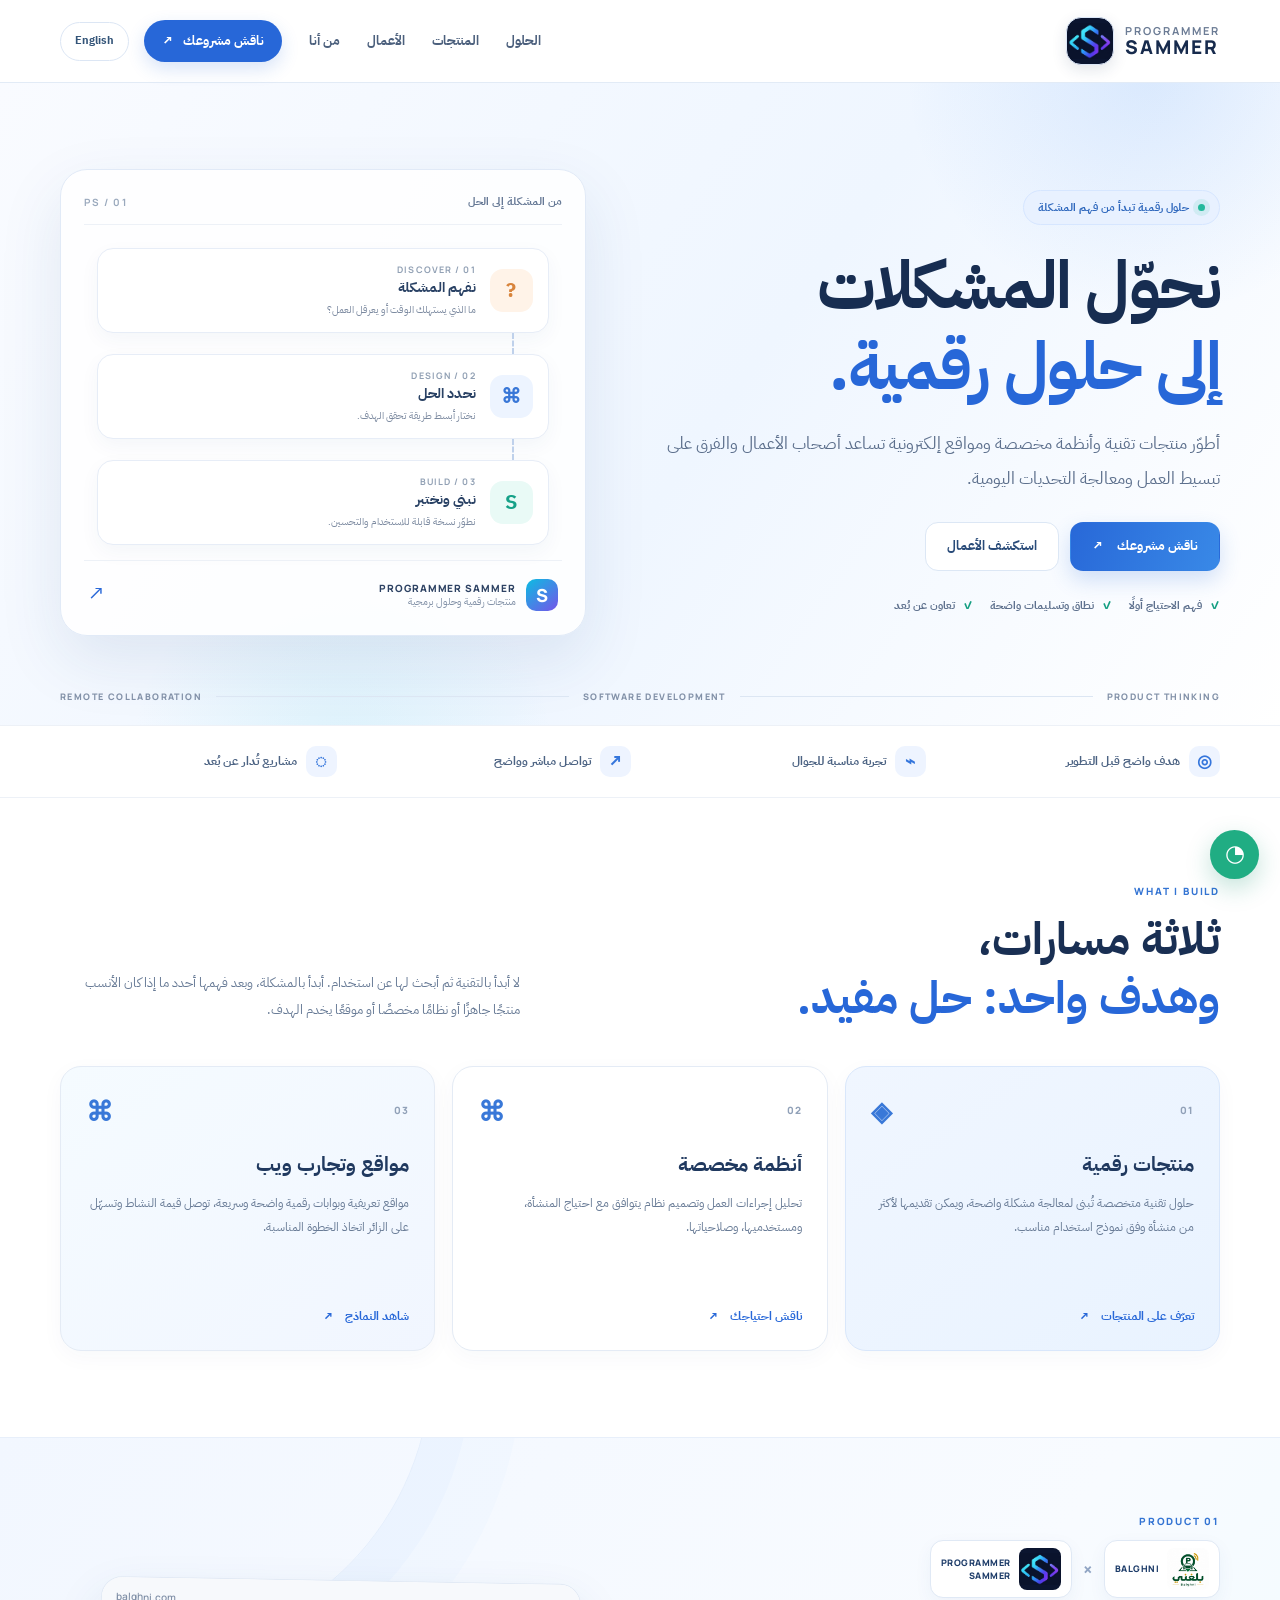
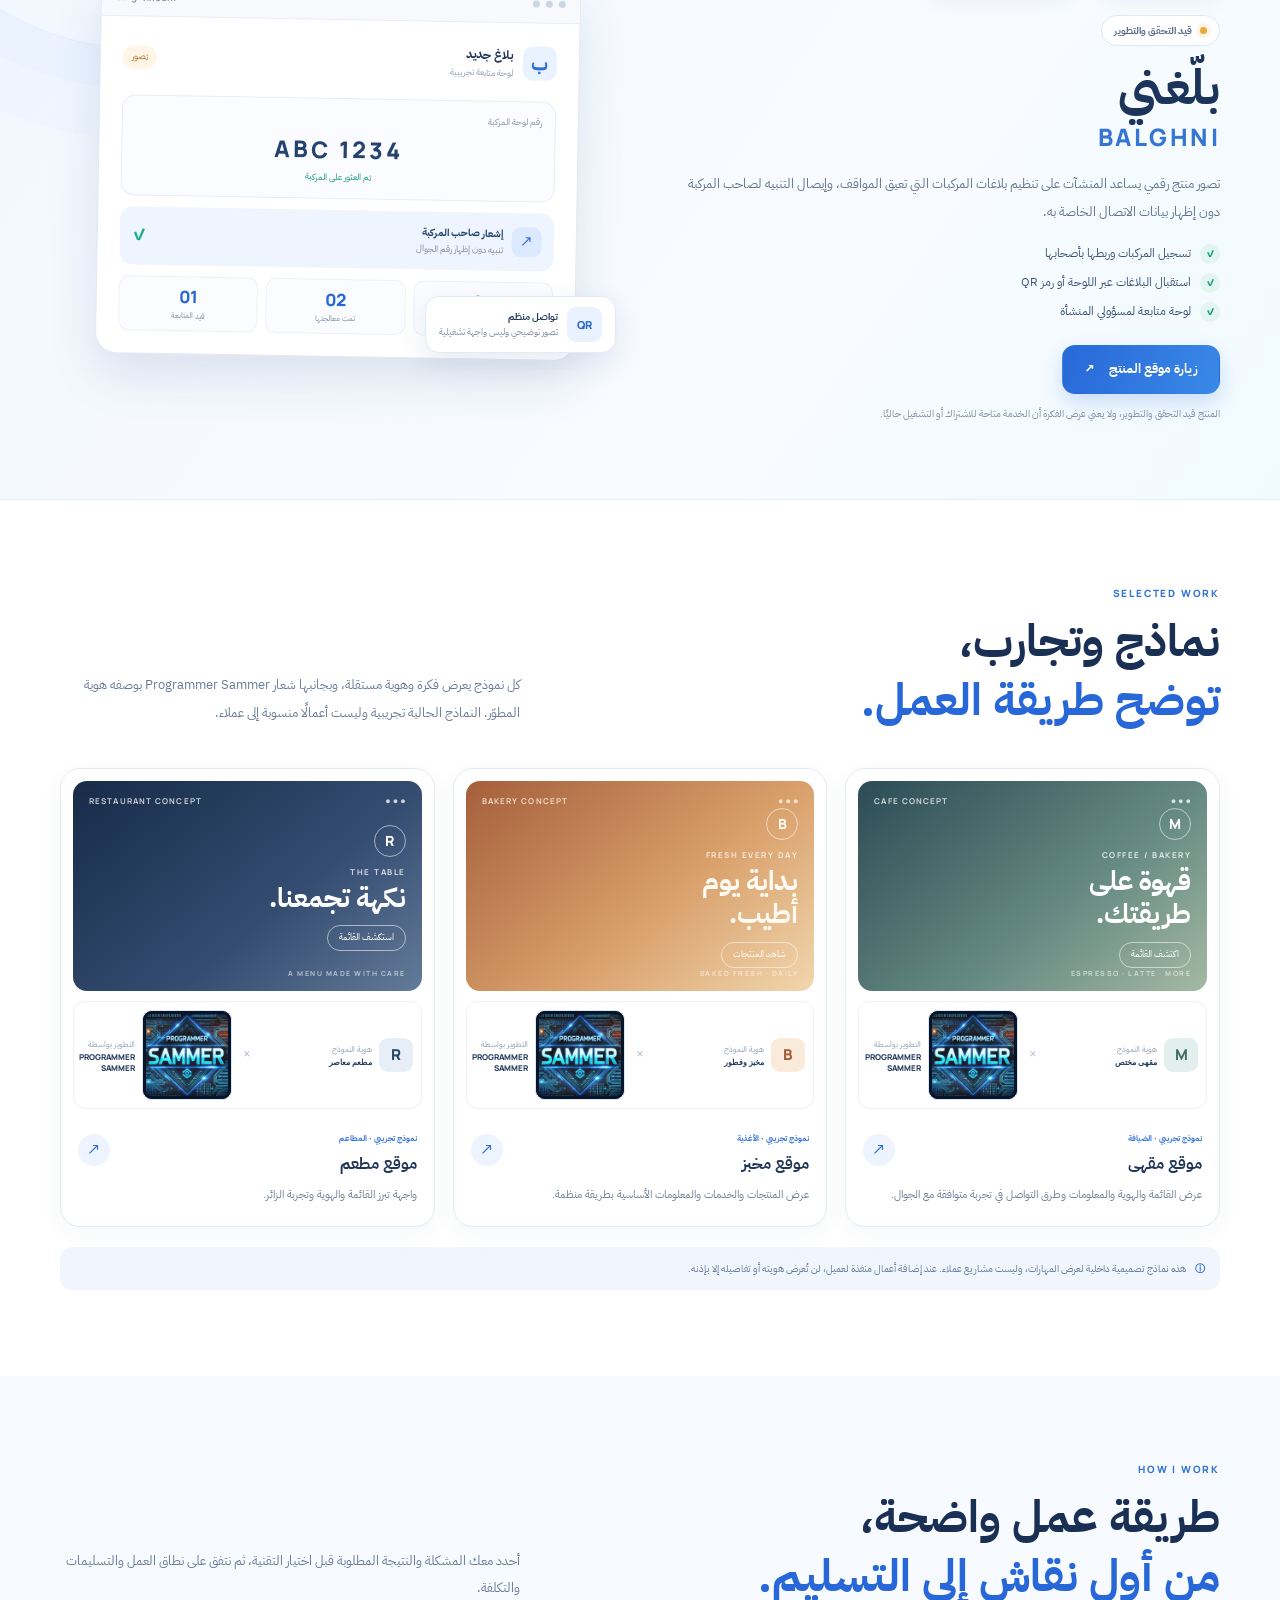
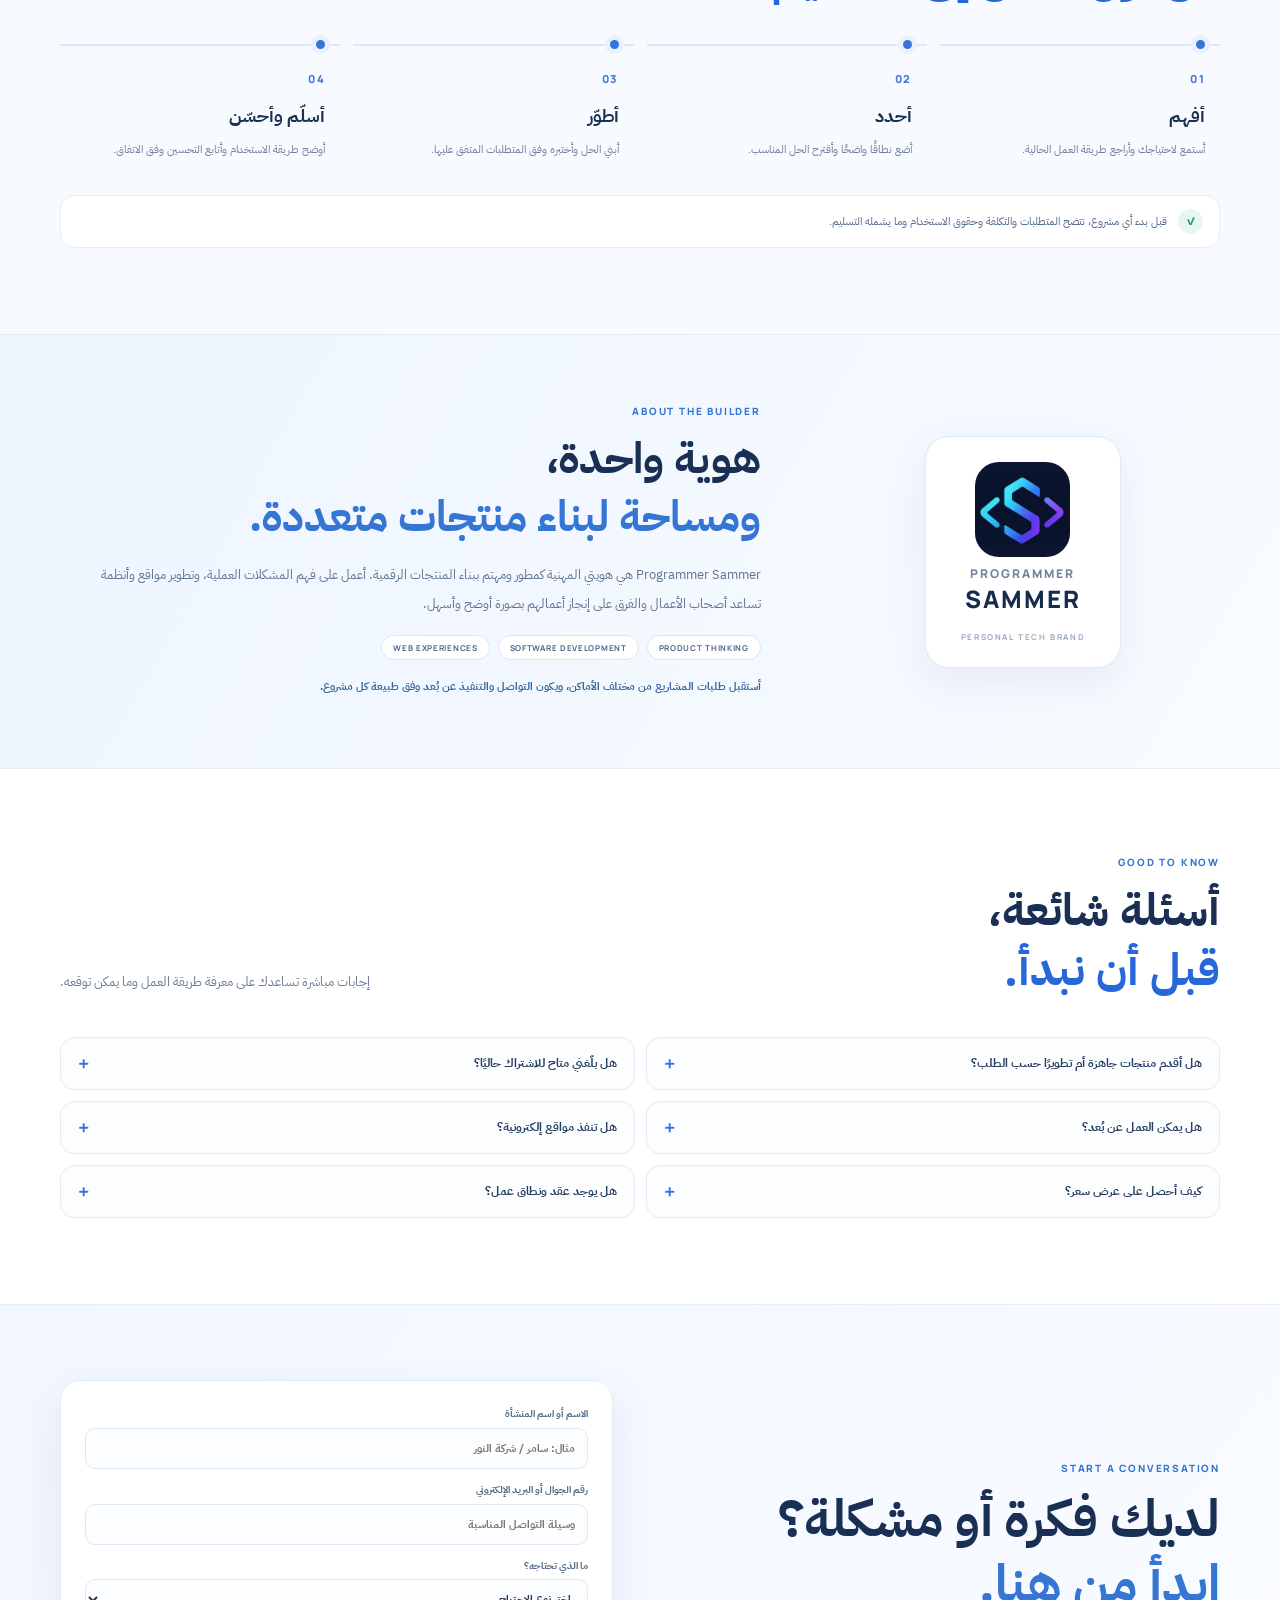
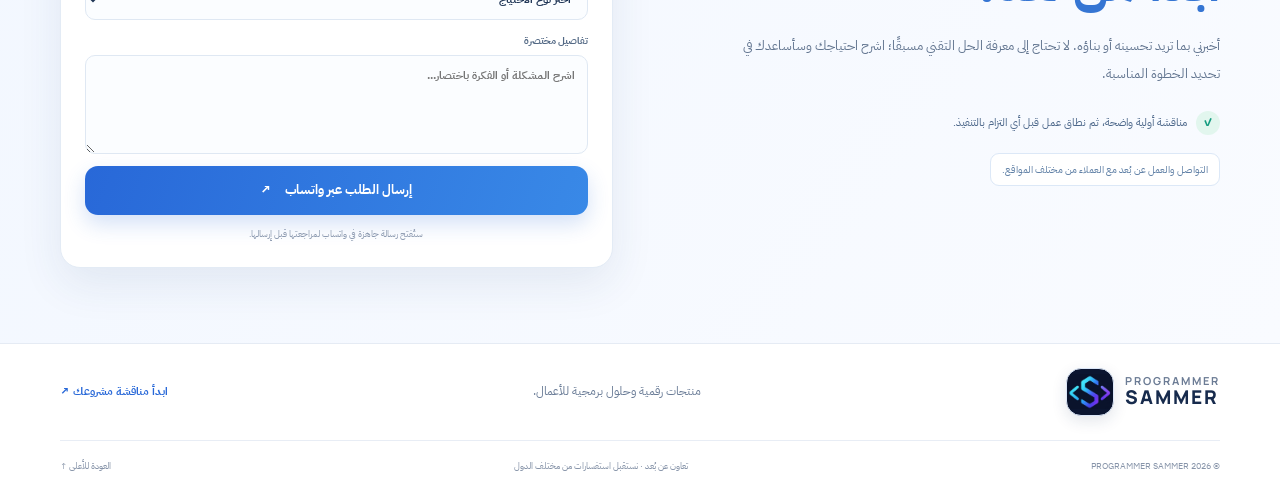
==== commit 0a7e5f24: "Add files via upload" ====
--- a/Programmer-Sammer-Global/index.html
+++ b/Programmer-Sammer-Global/index.html
@@ -139,9 +139,9 @@
       <div class="container">
         <div class="section-heading"><div><span class="section-kicker">SELECTED WORK</span><h2 data-i18n="work_title">نماذج وتجارب،<br><em>توضح طريقة العمل.</em></h2></div><p data-i18n="work_intro">كل نموذج يعرض فكرة وهوية مستقلة، وبجانبها شعار Programmer Sammer بوصفه هوية المطوّر. النماذج الحالية تجريبية وليست أعمالًا منسوبة إلى عملاء.</p></div>
         <div class="work-grid">
-          <article class="work-card"><a class="work-preview preview-cafe" href="demos/cafe.html" target="_blank" rel="noopener" aria-label="مشاهدة نموذج المقهى"><div class="preview-top"><span>● ● ●</span><small>CAFE CONCEPT</small></div><div class="preview-content"><span class="preview-logo cafe-logo">M</span><small>COFFEE / BAKERY</small><strong data-i18n="cafe_mock_title">قهوة على<br>طريقتك.</strong><span class="preview-cta" data-i18n="preview_menu">اكتشف القائمة</span></div><div class="preview-bottom">ESPRESSO · LATTE · MORE</div></a><div class="work-meta"><div class="project-brand"><span class="project-monogram monogram-cafe">M</span><span><small data-i18n="project_identity">هوية النموذج</small><b data-i18n="cafe_brand">مقهى مختص</b></span></div><span class="brand-plus">×</span><div class="maker-brand"><img src="sammer-original-logo-wide.jpg" alt="الشعار الأزرق الأصلي لـ Programmer Sammer"><span><small data-i18n="developer_identity">التطوير بواسطة</small><b>PROGRAMMER SAMMER</b></span></div></div><div class="work-info"><div><span class="work-type" data-i18n="demo_hospitality">نموذج تجريبي · الضيافة</span><h3 data-i18n="cafe_title">موقع مقهى</h3></div><a class="round-link" href="demos/cafe.html" target="_blank" rel="noopener" aria-label="مشاهدة نموذج المقهى">↗</a></div><p data-i18n="cafe_desc">عرض القائمة والهوية والمعلومات وطرق التواصل في تجربة متوافقة مع الجوال.</p></article>
-          <article class="work-card"><a class="work-preview preview-bakery" href="demos/bakery.html" target="_blank" rel="noopener" aria-label="مشاهدة نموذج المخبز"><div class="preview-top"><span>● ● ●</span><small>BAKERY CONCEPT</small></div><div class="preview-content"><span class="preview-logo bakery-logo">B</span><small>FRESH EVERY DAY</small><strong data-i18n="bakery_mock_title">بداية يوم<br>أطيب.</strong><span class="preview-cta" data-i18n="preview_products">شاهد المنتجات</span></div><div class="preview-bottom">BAKED FRESH · DAILY</div></a><div class="work-meta"><div class="project-brand"><span class="project-monogram monogram-bakery">B</span><span><small data-i18n="project_identity">هوية النموذج</small><b data-i18n="bakery_brand">مخبز وفطور</b></span></div><span class="brand-plus">×</span><div class="maker-brand"><img src="sammer-original-logo-wide.jpg" alt="الشعار الأزرق الأصلي لـ Programmer Sammer"><span><small data-i18n="developer_identity">التطوير بواسطة</small><b>PROGRAMMER SAMMER</b></span></div></div><div class="work-info"><div><span class="work-type" data-i18n="demo_food">نموذج تجريبي · الأغذية</span><h3 data-i18n="bakery_title">موقع مخبز</h3></div><a class="round-link" href="demos/bakery.html" target="_blank" rel="noopener" aria-label="مشاهدة نموذج المخبز">↗</a></div><p data-i18n="bakery_desc">عرض المنتجات والخدمات والمعلومات الأساسية بطريقة منظمة.</p></article>
-          <article class="work-card"><a class="work-preview preview-restaurant" href="demos/restaurant.html" target="_blank" rel="noopener" aria-label="مشاهدة نموذج المطعم"><div class="preview-top"><span>● ● ●</span><small>RESTAURANT CONCEPT</small></div><div class="preview-content"><span class="preview-logo restaurant-logo">R</span><small>THE TABLE</small><strong data-i18n="restaurant_mock_title">نكهة تجمعنا.</strong><span class="preview-cta" data-i18n="preview_explore">استكشف القائمة</span></div><div class="preview-bottom">A MENU MADE WITH CARE</div></a><div class="work-meta"><div class="project-brand"><span class="project-monogram monogram-rest">R</span><span><small data-i18n="project_identity">هوية النموذج</small><b data-i18n="restaurant_brand">مطعم معاصر</b></span></div><span class="brand-plus">×</span><div class="maker-brand"><img src="sammer-original-logo-wide.jpg" alt="الشعار الأزرق الأصلي لـ Programmer Sammer"><span><small data-i18n="developer_identity">التطوير بواسطة</small><b>PROGRAMMER SAMMER</b></span></div></div><div class="work-info"><div><span class="work-type" data-i18n="demo_restaurant">نموذج تجريبي · المطاعم</span><h3 data-i18n="restaurant_title">موقع مطعم</h3></div><a class="round-link" href="demos/restaurant.html" target="_blank" rel="noopener" aria-label="مشاهدة نموذج المطعم">↗</a></div><p data-i18n="restaurant_desc">واجهة تبرز القائمة والهوية وتجربة الزائر.</p></article>
+          <article class="work-card"><a class="work-preview preview-cafe" href="demos/cafe.html" target="_blank" rel="noopener" aria-label="مشاهدة نموذج المقهى"><div class="preview-top"><span>● ● ●</span><small>CAFE CONCEPT</small></div><div class="preview-content"><span class="preview-logo cafe-logo">M</span><small>COFFEE / BAKERY</small><strong data-i18n="cafe_mock_title">قهوة على<br>طريقتك.</strong><span class="preview-cta" data-i18n="preview_menu">اكتشف القائمة</span></div><div class="preview-bottom">ESPRESSO · LATTE · MORE</div></a><div class="work-meta"><div class="project-brand"><span class="project-monogram monogram-cafe">M</span><span><small data-i18n="project_identity">هوية النموذج</small><b data-i18n="cafe_brand">مقهى مختص</b></span></div><span class="brand-plus">×</span><div class="maker-brand"><a class="maker-logo-link" href="sammer-full-logo.jpg" target="_blank" rel="noopener" aria-label="فتح شعار PROGRAMMER SAMMER بالحجم الكامل"><img src="sammer-full-logo.jpg" alt="الشعار الكامل الأصلي لـ PROGRAMMER SAMMER" loading="lazy" decoding="async"></a><span><small data-i18n="developer_identity">التطوير بواسطة</small><b>PROGRAMMER SAMMER</b></span></div></div><div class="work-info"><div><span class="work-type" data-i18n="demo_hospitality">نموذج تجريبي · الضيافة</span><h3 data-i18n="cafe_title">موقع مقهى</h3></div><a class="round-link" href="demos/cafe.html" target="_blank" rel="noopener" aria-label="مشاهدة نموذج المقهى">↗</a></div><p data-i18n="cafe_desc">عرض القائمة والهوية والمعلومات وطرق التواصل في تجربة متوافقة مع الجوال.</p></article>
+          <article class="work-card"><a class="work-preview preview-bakery" href="demos/bakery.html" target="_blank" rel="noopener" aria-label="مشاهدة نموذج المخبز"><div class="preview-top"><span>● ● ●</span><small>BAKERY CONCEPT</small></div><div class="preview-content"><span class="preview-logo bakery-logo">B</span><small>FRESH EVERY DAY</small><strong data-i18n="bakery_mock_title">بداية يوم<br>أطيب.</strong><span class="preview-cta" data-i18n="preview_products">شاهد المنتجات</span></div><div class="preview-bottom">BAKED FRESH · DAILY</div></a><div class="work-meta"><div class="project-brand"><span class="project-monogram monogram-bakery">B</span><span><small data-i18n="project_identity">هوية النموذج</small><b data-i18n="bakery_brand">مخبز وفطور</b></span></div><span class="brand-plus">×</span><div class="maker-brand"><a class="maker-logo-link" href="sammer-full-logo.jpg" target="_blank" rel="noopener" aria-label="فتح شعار PROGRAMMER SAMMER بالحجم الكامل"><img src="sammer-full-logo.jpg" alt="الشعار الكامل الأصلي لـ PROGRAMMER SAMMER" loading="lazy" decoding="async"></a><span><small data-i18n="developer_identity">التطوير بواسطة</small><b>PROGRAMMER SAMMER</b></span></div></div><div class="work-info"><div><span class="work-type" data-i18n="demo_food">نموذج تجريبي · الأغذية</span><h3 data-i18n="bakery_title">موقع مخبز</h3></div><a class="round-link" href="demos/bakery.html" target="_blank" rel="noopener" aria-label="مشاهدة نموذج المخبز">↗</a></div><p data-i18n="bakery_desc">عرض المنتجات والخدمات والمعلومات الأساسية بطريقة منظمة.</p></article>
+          <article class="work-card"><a class="work-preview preview-restaurant" href="demos/restaurant.html" target="_blank" rel="noopener" aria-label="مشاهدة نموذج المطعم"><div class="preview-top"><span>● ● ●</span><small>RESTAURANT CONCEPT</small></div><div class="preview-content"><span class="preview-logo restaurant-logo">R</span><small>THE TABLE</small><strong data-i18n="restaurant_mock_title">نكهة تجمعنا.</strong><span class="preview-cta" data-i18n="preview_explore">استكشف القائمة</span></div><div class="preview-bottom">A MENU MADE WITH CARE</div></a><div class="work-meta"><div class="project-brand"><span class="project-monogram monogram-rest">R</span><span><small data-i18n="project_identity">هوية النموذج</small><b data-i18n="restaurant_brand">مطعم معاصر</b></span></div><span class="brand-plus">×</span><div class="maker-brand"><a class="maker-logo-link" href="sammer-full-logo.jpg" target="_blank" rel="noopener" aria-label="فتح شعار PROGRAMMER SAMMER بالحجم الكامل"><img src="sammer-full-logo.jpg" alt="الشعار الكامل الأصلي لـ PROGRAMMER SAMMER" loading="lazy" decoding="async"></a><span><small data-i18n="developer_identity">التطوير بواسطة</small><b>PROGRAMMER SAMMER</b></span></div></div><div class="work-info"><div><span class="work-type" data-i18n="demo_restaurant">نموذج تجريبي · المطاعم</span><h3 data-i18n="restaurant_title">موقع مطعم</h3></div><a class="round-link" href="demos/restaurant.html" target="_blank" rel="noopener" aria-label="مشاهدة نموذج المطعم">↗</a></div><p data-i18n="restaurant_desc">واجهة تبرز القائمة والهوية وتجربة الزائر.</p></article>
         </div>
         <div class="work-note"><span>ⓘ</span><p data-i18n="work_note">هذه نماذج تصميمية داخلية لعرض المهارات، وليست مشاريع عملاء. عند إضافة أعمال منفذة لعميل، لن تُعرض هويته أو تفاصيله إلا بإذنه.</p></div>
       </div>
--- a/Programmer-Sammer-Global/styles.css
+++ b/Programmer-Sammer-Global/styles.css
@@ -12,13 +12,13 @@
 .value-strip{background:#fff;border-block:1px solid #edf1f7}.value-grid{display:grid;grid-template-columns:repeat(4,1fr);gap:18px;padding:20px 0}.value-grid>div{display:flex;align-items:center;gap:9px;color:#4c6383;font-size:12px;font-weight:700}.value-icon{width:31px;height:31px;border-radius:10px;background:#eef4ff;color:#3576dc;display:grid;place-items:center;font-size:17px;flex:none}
 .section{padding:86px 0}.section-heading{display:flex;justify-content:space-between;align-items:end;gap:38px;margin-bottom:37px}.section-kicker{display:block;color:#3474d3;font:800 10px Manrope,sans-serif;letter-spacing:1.8px;margin-bottom:12px;text-align:right;direction:ltr}.section-heading h2{font-size:clamp(30px,4.1vw,45px);line-height:1.32;color:#192f53;font-weight:900}.section-heading h2 em{font-style:normal;color:var(--blue)}.section-heading>p{max-width:460px;color:#687b96;font-size:13px;line-height:2.1;margin-bottom:5px}.service-grid{display:grid;grid-template-columns:repeat(3,1fr);gap:17px}.service-card{position:relative;overflow:hidden;min-height:285px;padding:25px;border:1px solid #e4ebf5;border-radius:21px;background:#fff;box-shadow:0 6px 22px rgba(29,62,109,.035);transition:.23s}.service-card:hover{transform:translateY(-5px);box-shadow:var(--shadow);border-color:#d5e3f7}.service-primary{background:linear-gradient(145deg,#f0f6ff,#e9f3ff);border-color:#d9e7fb}.service-soft{background:linear-gradient(145deg,#f5fbff,#f1f6ff)}.service-top{display:flex;align-items:center;justify-content:space-between;color:#91a1b8;font:800 10px Manrope,sans-serif;letter-spacing:1px}.service-symbol{font-size:27px;color:#3978d8}.service-card h3{font-size:20px;margin:18px 0 9px;color:#20395f}.service-card p{font-size:12px;line-height:2.05;color:#687b96;max-width:330px}.inline-link{position:absolute;bottom:23px;inset-inline-start:25px;color:#2868d8;font-size:12px;font-weight:800}.inline-link span{margin-inline-start:8px}
 .product-section{background:linear-gradient(125deg,#f2f7ff,#f8fbff 65%,#f1fbff);padding:76px 0;color:var(--ink);overflow:hidden;position:relative;border-block:1px solid #e7effa}.product-section:before{content:"";position:absolute;width:570px;height:570px;border:1px solid rgba(68,131,220,.09);border-radius:50%;top:-360px;left:-140px;box-shadow:0 0 0 40px rgba(68,131,220,.025),0 0 0 90px rgba(68,131,220,.02)}.product-layout{position:relative;display:grid;grid-template-columns:1fr 1.03fr;gap:65px;align-items:center}.product-brand-pair{display:flex;align-items:center;gap:11px;margin:0 0 17px;direction:rtl;flex-wrap:wrap}.product-brand-logo{display:flex;align-items:center;gap:8px;background:#fff;color:#1c3b68;border:1px solid #e0e9f5;border-radius:13px;padding:6px 10px;min-height:58px;box-shadow:0 6px 18px rgba(35,75,130,.05)}.product-brand-logo img{width:42px;height:42px;object-fit:contain;border-radius:8px;background:#fff}.product-brand-logo span{font:800 9px Manrope,sans-serif;letter-spacing:.5px;max-width:112px}.product-brand-logo.maker-logo img{background:#0b1530}.pair-divider{color:#91a5c4;font-weight:900}.product-state{display:inline-flex;align-items:center;gap:8px;background:#fff;border:1px solid #dce8f7;border-radius:30px;padding:6px 12px;font-size:10px;margin-bottom:15px;color:#526987}.product-state span{width:7px;height:7px;border-radius:50%;background:#e9a842;box-shadow:0 0 0 4px rgba(233,168,66,.13)}.product-copy h2{font-size:48px;line-height:1.15;font-weight:900;margin-bottom:17px;color:#1c345a}.product-copy h2 em{display:block;font:800 24px Manrope,sans-serif;color:#3575d3;letter-spacing:2.5px;margin-top:4px}.product-copy>p{max-width:560px;line-height:2.1;color:#60738f;font-size:13px}.product-points{list-style:none;margin:18px 0 23px;display:grid;gap:8px;color:#3a5276;font-size:12px}.product-points li:before{content:"✓";display:inline-grid;place-items:center;width:20px;height:20px;border-radius:50%;background:#e3f5ef;color:#159b7e;margin-inline-end:9px;font-size:10px;font-weight:900}.product-disclaimer{display:block;color:#8291a7;font-size:10px;margin-top:11px;max-width:450px;line-height:1.8}.product-visual{position:relative;min-height:370px;display:grid;place-items:center}.product-window{width:min(100%,480px);background:#fff;border:1px solid #e2eaf5;border-radius:21px;overflow:hidden;box-shadow:0 22px 48px rgba(36,74,125,.13);transform:rotate(1deg)}.window-bar{height:39px;background:#f7f9fc;display:flex;align-items:center;gap:6px;padding:0 14px;border-bottom:1px solid #e9eef6}.window-bar span{width:7px;height:7px;border-radius:50%;background:#cbd5e3}.window-bar b{font:600 10px Manrope,sans-serif;color:#8291a8;margin-inline-start:auto}.parking-ui{padding:22px;color:#213858}.parking-heading{display:flex;align-items:center;gap:10px}.mini-brand{width:34px;height:34px;display:grid;place-items:center;background:#e9f2ff;color:#2e6fda;border-radius:10px;font-weight:900;font-size:19px}.parking-heading div{display:flex;flex-direction:column}.parking-heading b{font-size:12px}.parking-heading small{color:#91a0b4;font-size:9px}.status-pill{margin-inline-start:auto;background:#fff5e7;color:#a87529;border-radius:20px;padding:4px 9px;font-size:9px}.plate-box{margin-top:19px;border:1px solid #e6edf6;border-radius:14px;padding:13px;display:flex;flex-direction:column;gap:5px;background:#fbfcff}.plate-box small{font-size:9px;color:#8594a9}.plate-box strong{font:800 23px Manrope,sans-serif;letter-spacing:3px;text-align:center;color:#24436f}.plate-box span{font-size:9px;color:#199d80;text-align:center}.notify-box{margin-top:11px;border-radius:13px;background:#eff5ff;padding:12px;display:flex;align-items:center;gap:9px}.notify-icon{width:30px;height:30px;border-radius:9px;background:#dce9ff;color:#2769d8;display:grid;place-items:center}.notify-box div{display:flex;flex-direction:column}.notify-box b{font-size:10px;color:#23436e}.notify-box small{font-size:9px;color:#7d8ba0}.tiny-check{margin-inline-start:auto;color:#1aaf8e;font-weight:900}.parking-stats{display:grid;grid-template-columns:repeat(3,1fr);gap:8px;margin-top:11px}.parking-stats div{background:#fbfcff;border:1px solid #edf1f7;border-radius:10px;padding:8px;text-align:center;display:flex;flex-direction:column}.parking-stats b{font:800 17px Manrope,sans-serif;color:#2868d4}.parking-stats small{font-size:8px;color:#8290a4}.product-float{position:absolute;bottom:4px;inset-inline-start:0;background:#fff;color:#213858;border:1px solid #e3ebf6;border-radius:14px;display:flex;align-items:center;gap:9px;padding:10px 13px;box-shadow:0 10px 30px rgba(35,71,122,.11)}.product-float>span{background:#eaf1ff;color:#2967d0;border-radius:9px;width:35px;height:35px;display:grid;place-items:center;font:800 11px Manrope,sans-serif}.product-float div{display:flex;flex-direction:column}.product-float b{font-size:10px}.product-float small{font-size:9px;color:#8a97aa}
-.work-section{background:#fff}.work-grid{display:grid;grid-template-columns:repeat(3,1fr);gap:18px}.work-card{background:#fff;border:1px solid #e4ebf5;border-radius:20px;padding:12px;box-shadow:0 7px 25px rgba(27,59,104,.045);transition:.23s;min-width:0}.work-card:hover{transform:translateY(-5px);box-shadow:var(--shadow);border-color:#d8e4f4}.work-preview{height:210px;border-radius:14px;display:flex;flex-direction:column;overflow:hidden;color:white;position:relative;padding:13px 16px}.preview-top{display:flex;align-items:center;justify-content:space-between;font:700 9px Manrope,sans-serif;opacity:.76}.preview-top small{font-size:8px;letter-spacing:1.1px}.preview-content{margin:auto 0;display:flex;flex-direction:column;align-items:flex-start;gap:5px}.preview-logo{width:32px;height:32px;border:1px solid rgba(255,255,255,.55);border-radius:50%;display:grid;place-items:center;font:800 14px Manrope,sans-serif;margin-bottom:4px}.preview-content small{font:700 8px Manrope,sans-serif;letter-spacing:1.5px;opacity:.8}.preview-content strong{font-size:27px;line-height:1.25;font-weight:900}.preview-cta{font-size:9px;border:1px solid rgba(255,255,255,.55);border-radius:30px;padding:4px 11px;margin-top:5px}.preview-bottom{font:700 7px Manrope,sans-serif;letter-spacing:1.5px;opacity:.6}.preview-cafe{background:linear-gradient(140deg,#2c4b55,#668b83 60%,#a5b9a2)}.preview-bakery{background:linear-gradient(140deg,#a55f3b,#d9a06b 57%,#f1d6ae);color:#fffaf2}.preview-restaurant{background:linear-gradient(140deg,#172b49,#344d71 60%,#647a99)}.work-meta{display:grid;grid-template-columns:1fr 18px 1fr;align-items:center;gap:6px;border:1px solid #edf1f7;border-radius:12px;padding:8px;margin-top:10px;min-height:68px}.project-brand,.maker-brand{display:flex;align-items:center;gap:7px;min-width:0}.project-brand>span:last-child,.maker-brand>span{display:flex;flex-direction:column;min-width:0}.project-brand small,.maker-brand small{font-size:8px;color:#91a0b5}.project-brand b,.maker-brand b{font:800 8px Manrope,sans-serif;color:#253d60;white-space:normal;line-height:1.4}.project-monogram{width:34px;height:34px;border-radius:9px;display:grid;place-items:center;font:800 15px Manrope,sans-serif;flex:none}.monogram-cafe{background:#e3efec;color:#416f68}.monogram-bakery{background:#faead9;color:#a55f3b}.monogram-rest{background:#e7eef8;color:#284568}.maker-brand img{width:68px;height:47px;object-fit:cover;object-position:center 55%;border-radius:7px;border:1px solid #e4eaf4;background:#0a1124;flex:none}.brand-plus{text-align:center;color:#afbbcd;font-size:13px}.work-info{display:flex;align-items:center;justify-content:space-between;padding:13px 5px 3px}.work-type{font-size:8px;color:#3c78d8;font-weight:800}.work-info h3{font-size:16px;color:#203656}.round-link{width:32px;height:32px;border-radius:50%;background:#edf3ff;display:grid;place-items:center;color:#2a69d6;font-size:17px}.work-card>p{font-size:11px;color:#728199;padding:4px 5px 8px;line-height:1.9}.work-note{display:flex;align-items:flex-start;gap:9px;margin-top:20px;padding:12px 15px;border-radius:12px;background:#f1f6fe;color:#6a7e9a;font-size:10px;line-height:1.9}.work-note>span{color:#2b6ed9;font-weight:900}
+.work-section{background:#fff}.work-grid{display:grid;grid-template-columns:repeat(3,1fr);gap:18px}.work-card{background:#fff;border:1px solid #e4ebf5;border-radius:20px;padding:12px;box-shadow:0 7px 25px rgba(27,59,104,.045);transition:.23s;min-width:0}.work-card:hover{transform:translateY(-5px);box-shadow:var(--shadow);border-color:#d8e4f4}.work-preview{height:210px;border-radius:14px;display:flex;flex-direction:column;overflow:hidden;color:white;position:relative;padding:13px 16px}.preview-top{display:flex;align-items:center;justify-content:space-between;font:700 9px Manrope,sans-serif;opacity:.76}.preview-top small{font-size:8px;letter-spacing:1.1px}.preview-content{margin:auto 0;display:flex;flex-direction:column;align-items:flex-start;gap:5px}.preview-logo{width:32px;height:32px;border:1px solid rgba(255,255,255,.55);border-radius:50%;display:grid;place-items:center;font:800 14px Manrope,sans-serif;margin-bottom:4px}.preview-content small{font:700 8px Manrope,sans-serif;letter-spacing:1.5px;opacity:.8}.preview-content strong{font-size:27px;line-height:1.25;font-weight:900}.preview-cta{font-size:9px;border:1px solid rgba(255,255,255,.55);border-radius:30px;padding:4px 11px;margin-top:5px}.preview-bottom{font:700 7px Manrope,sans-serif;letter-spacing:1.5px;opacity:.6}.preview-cafe{background:linear-gradient(140deg,#2c4b55,#668b83 60%,#a5b9a2)}.preview-bakery{background:linear-gradient(140deg,#a55f3b,#d9a06b 57%,#f1d6ae);color:#fffaf2}.preview-restaurant{background:linear-gradient(140deg,#172b49,#344d71 60%,#647a99)}.work-meta{display:grid;grid-template-columns:1fr 18px 1fr;align-items:center;gap:6px;border:1px solid #edf1f7;border-radius:12px;padding:8px;margin-top:10px;min-height:98px}.project-brand,.maker-brand{display:flex;align-items:center;gap:7px;min-width:0}.project-brand>span:last-child,.maker-brand>span{display:flex;flex-direction:column;min-width:0}.project-brand small,.maker-brand small{font-size:8px;color:#91a0b5}.project-brand b,.maker-brand b{font:800 8px Manrope,sans-serif;color:#253d60;white-space:normal;line-height:1.4}.project-monogram{width:34px;height:34px;border-radius:9px;display:grid;place-items:center;font:800 15px Manrope,sans-serif;flex:none}.monogram-cafe{background:#e3efec;color:#416f68}.monogram-bakery{background:#faead9;color:#a55f3b}.monogram-rest{background:#e7eef8;color:#284568}.maker-logo-link{display:grid;place-items:center;width:90px;height:90px;flex:none;border-radius:10px;background:#07152b;border:1px solid #dce7f6;overflow:hidden;transition:transform .18s ease,box-shadow .18s ease}.maker-logo-link:hover{transform:scale(1.035);box-shadow:0 5px 15px rgba(22,47,93,.16)}.maker-logo-link:focus-visible{outline:3px solid #4b8ce8;outline-offset:3px}.maker-brand img{display:block;width:100%;height:100%;padding:3px;box-sizing:border-box;object-fit:contain;object-position:center;border-radius:8px;background:#07152b;flex:none}.brand-plus{text-align:center;color:#afbbcd;font-size:13px}.work-info{display:flex;align-items:center;justify-content:space-between;padding:13px 5px 3px}.work-type{font-size:8px;color:#3c78d8;font-weight:800}.work-info h3{font-size:16px;color:#203656}.round-link{width:32px;height:32px;border-radius:50%;background:#edf3ff;display:grid;place-items:center;color:#2a69d6;font-size:17px}.work-card>p{font-size:11px;color:#728199;padding:4px 5px 8px;line-height:1.9}.work-note{display:flex;align-items:flex-start;gap:9px;margin-top:20px;padding:12px 15px;border-radius:12px;background:#f1f6fe;color:#6a7e9a;font-size:10px;line-height:1.9}.work-note>span{color:#2b6ed9;font-weight:900}
 .process-section{background:#f7faff}.process-grid{display:grid;grid-template-columns:repeat(4,1fr);gap:13px}.process-step{border-top:2px solid #dce7f8;padding:18px 15px 8px;position:relative}.process-step:before{content:"";position:absolute;width:9px;height:9px;border-radius:50%;background:#3474dc;top:-6px;inset-inline-start:15px;box-shadow:0 0 0 5px #eaf1fd}.process-step>span{font:800 11px Manrope,sans-serif;letter-spacing:1.5px;color:#3f77d6}.process-step h3{font-size:18px;margin:8px 0;color:#1c3152}.process-step p{font-size:11px;color:#70809a;line-height:2}.commitment-row{display:flex;align-items:center;gap:11px;background:#fff;border:1px solid #e6edf7;border-radius:14px;margin-top:26px;padding:13px 16px;color:#526a8b;font-size:11px}.commitment-check{display:grid;place-items:center;flex:none;width:25px;height:25px;border-radius:50%;background:#e6f7f1;color:#159c80;font-weight:900}
 .about-section{background:linear-gradient(120deg,#eef5ff,#f8fbff);color:var(--ink);padding:69px 0;position:relative;overflow:hidden;border-block:1px solid #e4edf8}.about-layout{position:relative;z-index:1;display:grid;grid-template-columns:.72fr 1.28fr;align-items:center;gap:65px}.about-brand-panel{justify-self:center;display:flex;flex-direction:column;align-items:center;gap:8px;background:#fff;border:1px solid #e0e9f5;border-radius:24px;padding:25px 35px;box-shadow:0 15px 40px rgba(29,65,118,.08)}.about-symbol{width:95px;height:95px;border-radius:24px;background:#0b1530;display:grid;place-items:center;overflow:hidden}.about-symbol img{width:100%;height:100%;object-fit:contain}.about-wordmark{display:flex;flex-direction:column;text-align:center;line-height:1.08;direction:ltr}.about-wordmark b{font:800 12px Manrope,sans-serif;color:#71829b;letter-spacing:2px}.about-wordmark strong{font:800 24px Manrope,sans-serif;color:#172b4d;letter-spacing:2px}.about-brand-panel>small{font:700 8px Manrope,sans-serif;color:#9aa7b9;letter-spacing:1.6px;margin-top:8px}.about-copy h2{font-size:clamp(30px,4vw,43px);line-height:1.35;margin-bottom:15px;color:#192f53}.about-copy h2 em{font-style:normal;color:#3575d3}.about-copy p{font-size:13px;color:#60738f;line-height:2.2;max-width:660px}.about-tags{display:flex;gap:8px;flex-wrap:wrap;margin-top:17px}.about-tags span{border:1px solid #dbe6f4;background:#fff;border-radius:30px;padding:6px 11px;color:#4b668e;font:700 8px Manrope,sans-serif;letter-spacing:.7px}.about-copy .remote-note{margin-top:15px;color:#38679c;font-weight:700;font-size:11px}
 .faq-section{background:#fff}.faq-list{display:grid;grid-template-columns:1fr 1fr;gap:11px}.faq-list details{background:#fbfdff;border:1px solid #e4ebf5;border-radius:14px;padding:15px 17px}.faq-list summary{cursor:pointer;list-style:none;font-size:12px;font-weight:800;color:#263e60;position:relative;padding-inline-end:28px}.faq-list summary::-webkit-details-marker{display:none}.faq-list summary:after{content:"+";position:absolute;inset-inline-end:0;top:-3px;color:#3573db;font:700 20px Manrope,sans-serif}.faq-list details[open] summary:after{content:"−"}.faq-list details p{font-size:11px;color:#71819a;line-height:2;margin-top:10px}
 .contact-section{background:linear-gradient(125deg,#f2f7ff,#f9fbff);padding:75px 0;color:var(--ink);position:relative;overflow:hidden;border-top:1px solid #e7eff8}.contact-layout{position:relative;display:grid;grid-template-columns:1fr 1fr;gap:55px;align-items:center}.contact-copy h2{font-size:clamp(34px,4.5vw,51px);line-height:1.26;margin-bottom:16px;color:#192f53}.contact-copy h2 em{font-style:normal;color:#3575d3}.contact-copy>p{color:#627590;font-size:13px;max-width:480px;line-height:2.15}.contact-reassurance{display:flex;align-items:center;gap:9px;margin-top:23px;color:#4d688b;font-size:11px}.contact-reassurance span{display:grid;place-items:center;flex:none;width:24px;height:24px;background:#e2f6ee;color:#159c80;border-radius:50%;font-weight:900}.contact-locationless{display:inline-flex;margin-top:18px;padding:7px 11px;border:1px solid #dce8f7;border-radius:9px;background:#fff;color:#6080a6;font-size:10px}.contact-form{display:grid;gap:12px;background:#fff;color:#213757;padding:24px;border:1px solid #e3ebf5;border-radius:20px;box-shadow:0 16px 44px rgba(28,62,108,.09)}.contact-form label{display:grid;gap:5px;font-size:10px;font-weight:800;color:#536985}.contact-form input,.contact-form select,.contact-form textarea{width:100%;border:1px solid #dfe8f3;background:#fbfdff;color:#213757;border-radius:10px;padding:10px 12px;outline:none;font-size:11px;transition:.2s}.contact-form input:focus,.contact-form select:focus,.contact-form textarea:focus{border-color:#77a6f5;box-shadow:0 0 0 3px rgba(64,123,221,.1)}.contact-form textarea{resize:vertical}.submit-button{width:100%;border:0}.form-hint{text-align:center;color:#8c9ab0;font-size:9px}.site-footer{background:#fff;border-top:1px solid #e5ebf4}.footer-main{display:flex;align-items:center;justify-content:space-between;gap:25px;padding:24px 0}.footer-main>p{font-size:12px;color:#697b96}.footer-main>a:last-child{font-size:11px;color:#2868d8;font-weight:800}.footer-bottom{border-top:1px solid #e8edf5;min-height:54px;display:flex;align-items:center;justify-content:space-between;gap:15px;color:#8794a9;font-size:9px}.floating-contact{position:fixed;bottom:21px;inset-inline-start:21px;z-index:90;width:49px;height:49px;border-radius:50%;background:#20ad83;color:white;display:grid;place-items:center;box-shadow:0 9px 24px rgba(16,143,106,.25);font-size:23px;transition:.2s}.floating-contact:hover{transform:translateY(-4px)}
 body.en .section-kicker{text-align:left}body.en .hero-points i{margin-inline-end:0;margin-inline-start:5px}body.en .main-nav .nav-cta span{margin-inline-start:6px}body.en .hero-bottom{letter-spacing:1px}body.en .product-brand-pair{direction:ltr}body.en .work-meta{direction:ltr}body.en .work-info{direction:ltr}body.en .work-card>p{text-align:left}body.en .faq-list summary{padding-inline-start:0;padding-inline-end:28px}body.en .contact-form label{text-align:left}body.en .floating-contact{inset-inline-start:auto;inset-inline-end:21px}body.en .skip-link{right:auto;left:14px}
-@media(max-width:1000px){.main-nav{gap:17px}.hero-layout{gap:35px}.product-layout{gap:35px}.work-meta{grid-template-columns:1fr 16px 1fr;gap:4px}.maker-brand img{width:57px;height:42px}.maker-brand b,.project-brand b{font-size:7px}}
-@media(max-width:780px){.container{width:min(var(--max),calc(100% - 34px))}.nav-wrap{min-height:72px}.header-actions{gap:9px}.menu-toggle{display:flex;order:3}.language-toggle{order:2}.main-nav{display:none;position:absolute;top:71px;right:0;left:0;background:#fff;border-bottom:1px solid var(--line);padding:14px 21px 20px;box-shadow:0 14px 24px rgba(20,44,82,.08);flex-direction:column;align-items:stretch;gap:0}.main-nav.open{display:flex}.main-nav>a{padding:11px 4px}.main-nav .nav-cta{text-align:center;margin-top:8px}.hero{padding:54px 0 18px;min-height:auto}.hero-layout{grid-template-columns:1fr;gap:30px}.hero-visual{min-height:0}.hero h1{font-size:clamp(39px,10vw,55px)}.hero-lead{font-size:14px}.hero-bottom{margin-top:37px;gap:8px;font-size:7px}.hero-bottom i{max-width:45px}.value-grid{grid-template-columns:1fr 1fr;gap:13px;padding:16px 0}.section{padding:65px 0}.section-heading{display:block;margin-bottom:27px}.section-heading>p{margin-top:14px}.service-grid{grid-template-columns:1fr}.service-card{min-height:240px}.product-layout{grid-template-columns:1fr;gap:24px}.product-section{padding:60px 0}.product-copy h2{font-size:42px}.product-visual{min-height:330px}.product-window{max-width:450px}.product-float{bottom:0}.work-grid{grid-template-columns:1fr}.work-preview{height:230px}.work-meta{grid-template-columns:1fr 18px 1fr;gap:8px}.maker-brand img{width:72px;height:48px}.maker-brand b,.project-brand b{font-size:9px}.process-grid{grid-template-columns:1fr 1fr;row-gap:25px}.about-layout{grid-template-columns:1fr;gap:27px}.about-brand-panel{padding:19px 28px}.about-symbol{width:78px;height:78px}.about-copy{text-align:center}.about-tags{justify-content:center}.faq-list{grid-template-columns:1fr}.contact-layout{grid-template-columns:1fr;gap:25px}.contact-copy{text-align:center}.contact-copy>p{margin-inline:auto}.contact-reassurance{justify-content:center}.contact-locationless{margin-inline:auto}.footer-main{flex-wrap:wrap}.footer-main>p{order:3;width:100%}}
-@media(max-width:460px){.brand-mark{width:42px;height:42px;border-radius:13px}.brand-type strong{font-size:9px}.brand-type b{font-size:16px}.language-toggle{height:36px;padding:0 11px}.hero-actions{display:grid;grid-template-columns:1fr}.hero-bottom span:nth-of-type(2),.hero-bottom i:nth-of-type(2){display:none}.hero-visual{padding:16px;border-radius:19px}.journey{padding:18px 3px 13px}.journey-step{padding:12px}.journey-step b{font-size:13px}.journey-step p{font-size:9px}.value-grid>div{font-size:10px}.work-meta{padding:7px 6px;gap:4px}.maker-brand img{width:62px;height:43px}.maker-brand b,.project-brand b{font-size:8px}.project-monogram{width:30px;height:30px}.product-visual{min-height:315px}.product-brand-logo{min-height:53px;padding:5px 7px}.product-brand-logo img{width:37px;height:37px}.product-brand-logo span{font-size:8px}.contact-form{padding:17px}.footer-bottom{flex-wrap:wrap;padding:12px 0}}
+@media(max-width:1000px){.main-nav{gap:17px}.hero-layout{gap:35px}.product-layout{gap:35px}.work-meta{grid-template-columns:1fr 16px 1fr;gap:4px}.maker-logo-link{width:76px;height:76px}.maker-brand b,.project-brand b{font-size:7px}}
+@media(max-width:780px){.container{width:min(var(--max),calc(100% - 34px))}.nav-wrap{min-height:72px}.header-actions{gap:9px}.menu-toggle{display:flex;order:3}.language-toggle{order:2}.main-nav{display:none;position:absolute;top:71px;right:0;left:0;background:#fff;border-bottom:1px solid var(--line);padding:14px 21px 20px;box-shadow:0 14px 24px rgba(20,44,82,.08);flex-direction:column;align-items:stretch;gap:0}.main-nav.open{display:flex}.main-nav>a{padding:11px 4px}.main-nav .nav-cta{text-align:center;margin-top:8px}.hero{padding:54px 0 18px;min-height:auto}.hero-layout{grid-template-columns:1fr;gap:30px}.hero-visual{min-height:0}.hero h1{font-size:clamp(39px,10vw,55px)}.hero-lead{font-size:14px}.hero-bottom{margin-top:37px;gap:8px;font-size:7px}.hero-bottom i{max-width:45px}.value-grid{grid-template-columns:1fr 1fr;gap:13px;padding:16px 0}.section{padding:65px 0}.section-heading{display:block;margin-bottom:27px}.section-heading>p{margin-top:14px}.service-grid{grid-template-columns:1fr}.service-card{min-height:240px}.product-layout{grid-template-columns:1fr;gap:24px}.product-section{padding:60px 0}.product-copy h2{font-size:42px}.product-visual{min-height:330px}.product-window{max-width:450px}.product-float{bottom:0}.work-grid{grid-template-columns:1fr}.work-preview{height:230px}.work-meta{grid-template-columns:1fr 18px 1fr;gap:8px}.maker-logo-link{width:82px;height:82px}.maker-brand b,.project-brand b{font-size:9px}.process-grid{grid-template-columns:1fr 1fr;row-gap:25px}.about-layout{grid-template-columns:1fr;gap:27px}.about-brand-panel{padding:19px 28px}.about-symbol{width:78px;height:78px}.about-copy{text-align:center}.about-tags{justify-content:center}.faq-list{grid-template-columns:1fr}.contact-layout{grid-template-columns:1fr;gap:25px}.contact-copy{text-align:center}.contact-copy>p{margin-inline:auto}.contact-reassurance{justify-content:center}.contact-locationless{margin-inline:auto}.footer-main{flex-wrap:wrap}.footer-main>p{order:3;width:100%}}
+@media(max-width:460px){.brand-mark{width:42px;height:42px;border-radius:13px}.brand-type strong{font-size:9px}.brand-type b{font-size:16px}.language-toggle{height:36px;padding:0 11px}.hero-actions{display:grid;grid-template-columns:1fr}.hero-bottom span:nth-of-type(2),.hero-bottom i:nth-of-type(2){display:none}.hero-visual{padding:16px;border-radius:19px}.journey{padding:18px 3px 13px}.journey-step{padding:12px}.journey-step b{font-size:13px}.journey-step p{font-size:9px}.value-grid>div{font-size:10px}.work-meta{padding:7px 6px;gap:4px}.maker-logo-link{width:76px;height:76px}.maker-brand b,.project-brand b{font-size:8px}.project-monogram{width:30px;height:30px}.product-visual{min-height:315px}.product-brand-logo{min-height:53px;padding:5px 7px}.product-brand-logo img{width:37px;height:37px}.product-brand-logo span{font-size:8px}.contact-form{padding:17px}.footer-bottom{flex-wrap:wrap;padding:12px 0}}
 @media(prefers-reduced-motion:reduce){html{scroll-behavior:auto}*,*:before,*:after{animation-duration:.01ms!important;animation-iteration-count:1!important;transition-duration:.01ms!important}}
